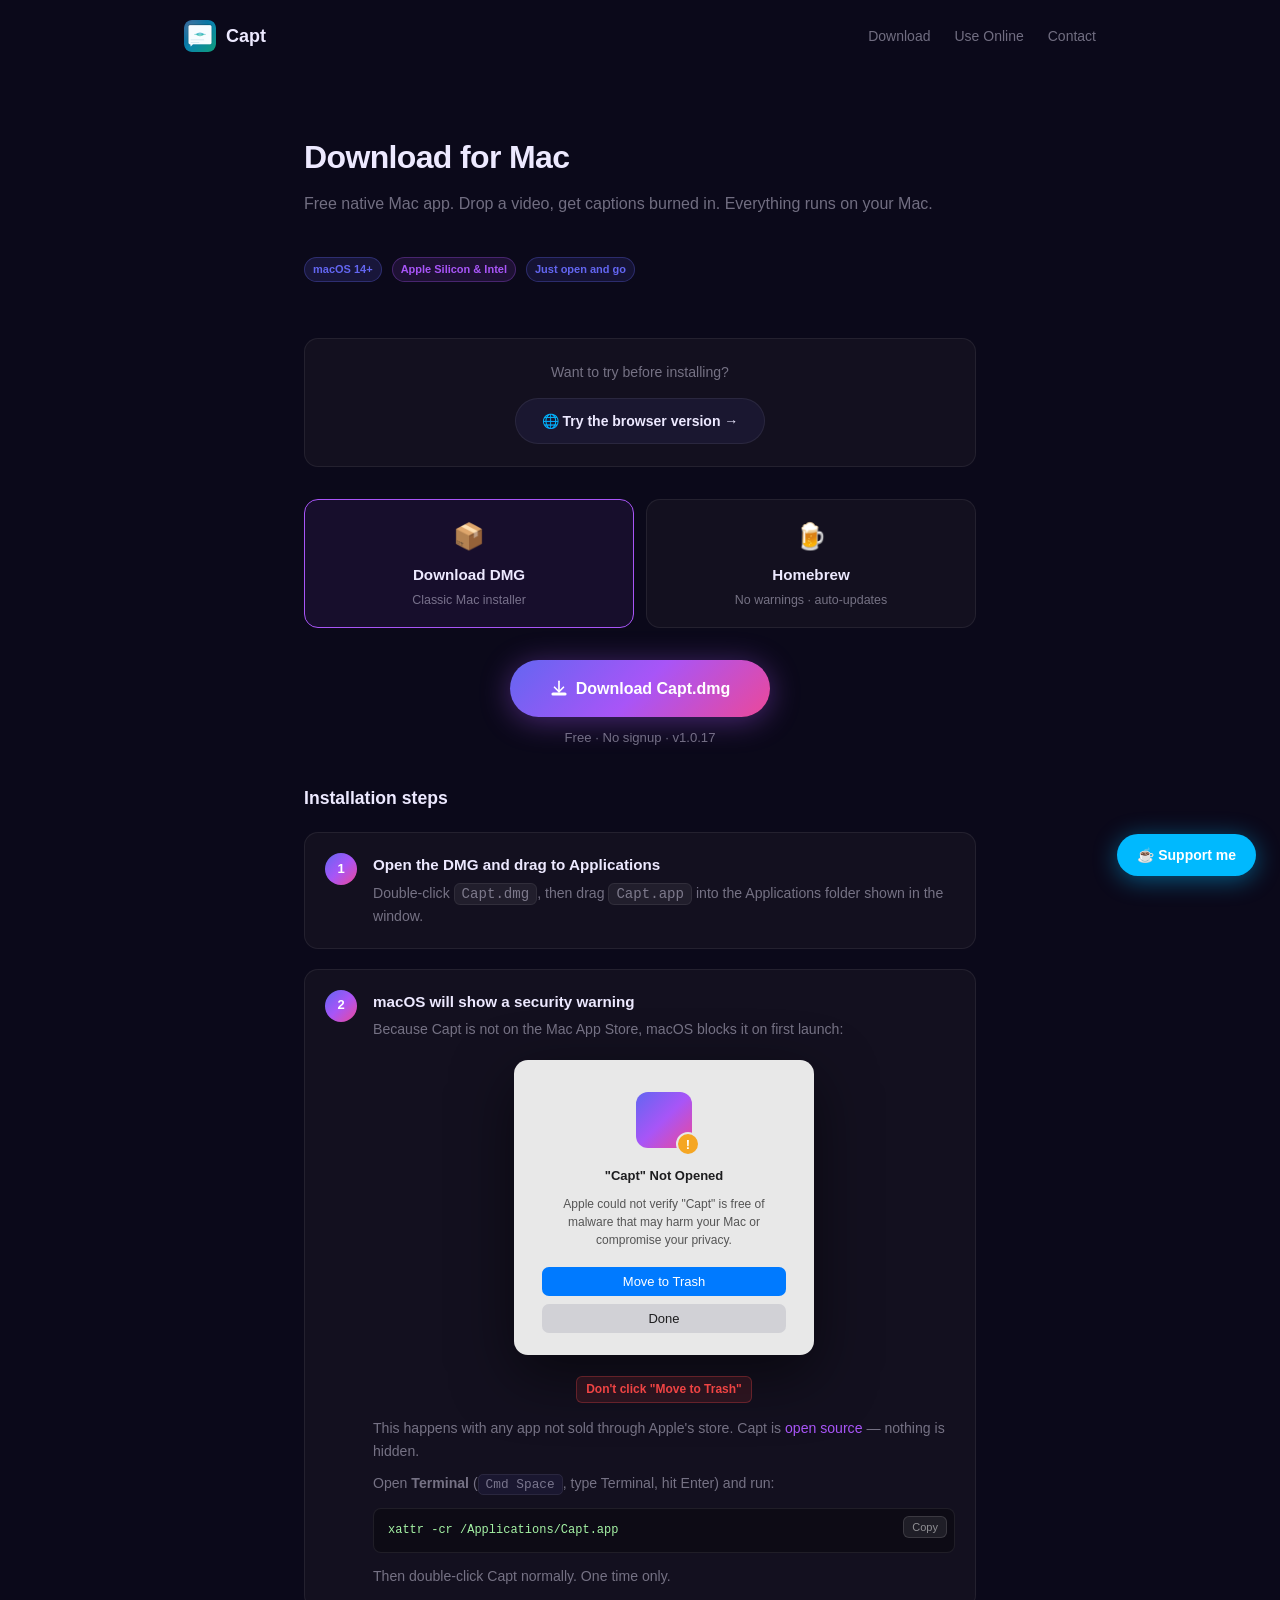
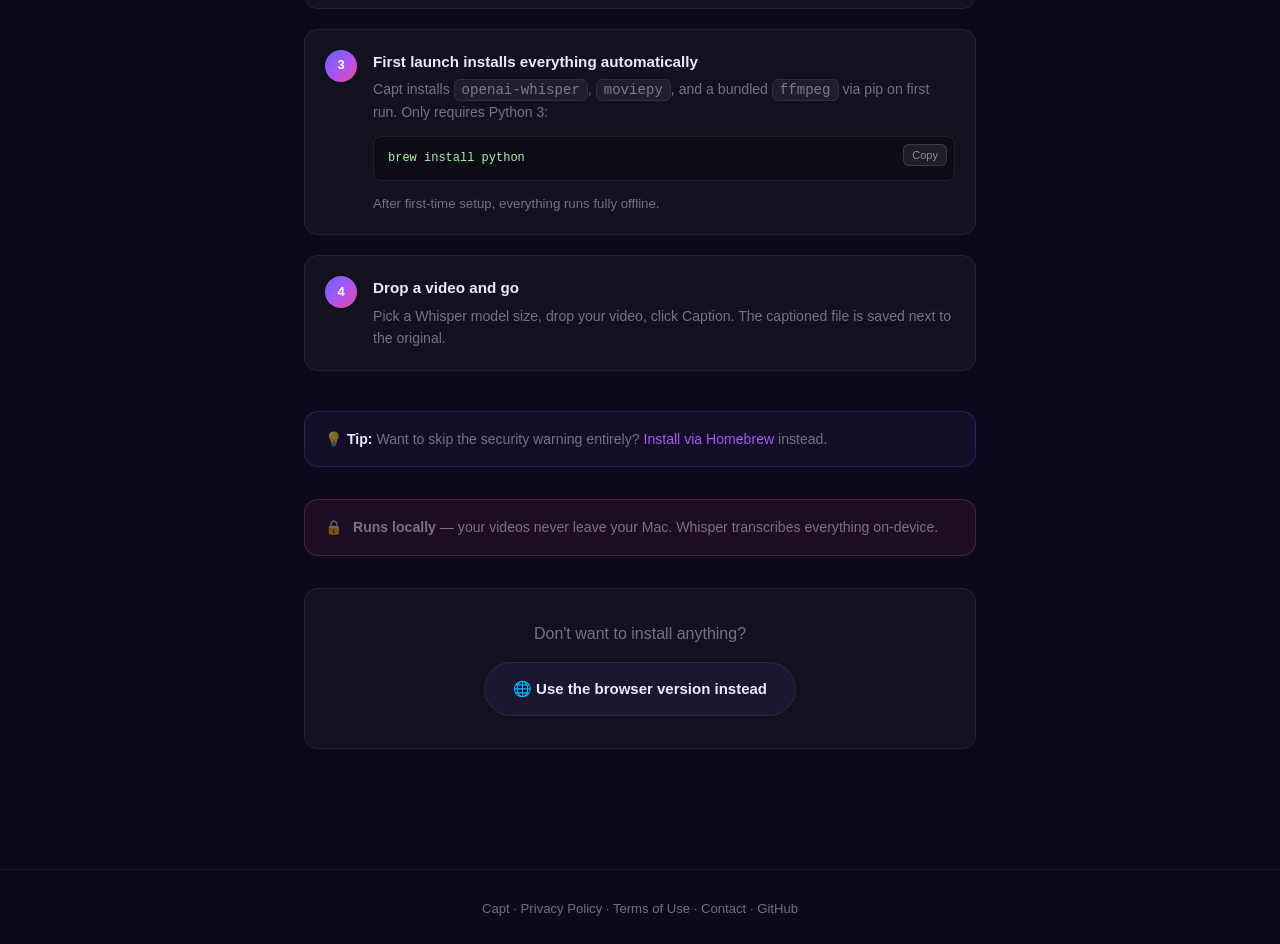
==== docs/download.html @ b603df8e "Release v1.0.17" ====
<!DOCTYPE html>
<html lang="en">
<head>
  <meta charset="UTF-8" />
  <meta name="viewport" content="width=device-width, initial-scale=1.0" />
  <title>Download Capt for Mac</title>
  <meta name="description" content="Download Capt - free Mac app to add subtitles to any video using Whisper AI." />
  <link rel="icon" type="image/png" href="icon.png" />
  <link rel="stylesheet" href="style.css" />
  <!-- Google tag (gtag.js) -->
  <script async src="https://www.googletagmanager.com/gtag/js?id=G-9WXXSWRCKX"></script>
  <script>
    window.dataLayer = window.dataLayer || [];
    function gtag(){dataLayer.push(arguments);}
    gtag('js', new Date());
    gtag('config', 'G-9WXXSWRCKX');
  </script>

  <!-- Google AdSense -->
  <script async src="https://pagead2.googlesyndication.com/pagead/js/adsbygoogle.js?client=ca-pub-3979207653094537" crossorigin="anonymous"></script>
  <style>
    .method-tabs { display:flex; gap:12px; margin-bottom:32px; }
    .method-tab {
      flex:1; padding:16px; border-radius:var(--radius);
      border:1.5px solid var(--border); background:var(--surface);
      cursor:pointer; text-align:center; transition:border-color .2s, background .2s;
    }
    .method-tab.active { border-color:var(--a2); background:rgba(168,85,247,0.08); }
    .method-tab .tab-icon { font-size:1.6rem; margin-bottom:6px; }
    .method-tab .tab-title { font-weight:700; font-size:.95rem; }
    .method-tab .tab-sub { font-size:.78rem; color:var(--muted); margin-top:3px; }
    .method-panel { display:none; }
    .method-panel.active { display:block; }
    .gatekeeper-mock {
      background:#e8e8e8; border-radius:14px; padding:28px 28px 22px;
      max-width:300px; margin:20px auto;
      box-shadow:0 20px 60px rgba(0,0,0,0.5); text-align:center;
      font-family:-apple-system,BlinkMacSystemFont,sans-serif;
    }
    .gk-icon-wrap {
      width:64px; height:64px; margin:0 auto 14px;
      position:relative; display:flex; align-items:center; justify-content:center;
    }
    .gk-app-icon { width:56px; height:56px; background:linear-gradient(135deg,#6366f1,#a855f7,#ec4899); border-radius:12px; }
    .gk-warn-badge {
      position:absolute; bottom:-4px; right:-4px;
      width:24px; height:24px; background:#f5a623;
      border-radius:50%; border:2px solid #e8e8e8;
      display:flex; align-items:center; justify-content:center;
      font-size:13px; font-weight:900; color:#fff; line-height:1;
    }
    .gk-title { font-size:13px; font-weight:700; color:#1d1d1f; margin-bottom:8px; }
    .gk-body { font-size:12px; color:#555; line-height:1.5; margin-bottom:18px; }
    .gk-btns { display:flex; flex-direction:column; gap:8px; }
    .gk-btn { padding:7px; border-radius:7px; font-size:13px; font-weight:500; border:none; cursor:default; }
    .gk-btn.primary { background:#007aff; color:#fff; }
    .gk-btn.secondary { background:#d1d1d6; color:#1d1d1f; }
    .gk-label {
      display:inline-block; background:rgba(239,68,68,0.12); color:#ef4444;
      border:1px solid rgba(239,68,68,0.3); border-radius:6px;
      font-size:.75rem; font-weight:600; padding:3px 9px; margin-bottom:14px;
    }
    kbd { background:var(--surface2); border:1px solid var(--border); border-radius:5px; padding:2px 7px; font-family:'SF Mono',Menlo,monospace; font-size:.8rem; }
    .step-body { min-width:0; overflow:hidden; }
    .terminal-wrap { position:relative; margin:12px 0; }
    .terminal-block {
      background:rgba(0,0,0,0.3); border:1px solid rgba(255,255,255,0.08);
      border-radius:8px; padding:12px 14px; padding-right:44px;
      font-family:'SF Mono',Menlo,monospace; font-size:12px;
      color:#a5f3a5; white-space:pre-wrap; word-break:break-all; margin:0;
    }
    .copy-btn {
      position:absolute; top:8px; right:8px;
      background:rgba(255,255,255,0.08); border:1px solid rgba(255,255,255,0.12);
      border-radius:6px; padding:4px 8px; cursor:pointer;
      font-size:11px; color:rgba(255,255,255,0.5); transition:background .15s, color .15s;
    }
    .copy-btn:hover { background:rgba(255,255,255,0.15); color:#fff; }
    .copy-btn.copied { color:#a5f3a5; border-color:rgba(165,243,165,0.3); }
  </style>
</head>
<body>

<div class="adsense-top">
  <ins class="adsbygoogle" style="display:block"
       data-ad-client="ca-pub-3979207653094537"
       data-ad-slot="4333611181"
       data-ad-format="horizontal"
       data-full-width-responsive="false"></ins>
  <script>(adsbygoogle = window.adsbygoogle || []).push({});</script>
</div>

<nav class="nav">
  <a href="index.html" class="nav-logo">
    <img src="icon.png" alt="Capt" />
    Capt
  </a>
  <div class="nav-links">
    <a href="download.html">Download</a>
    <a href="online.html">Use Online</a>
    <a href="contact.html">Contact</a>
  </div>
</nav>

<div class="page">

  <h1>Download for Mac</h1>
  <p>Free native Mac app. Drop a video, get captions burned in. Everything runs on your Mac.</p>

  <div style="display:flex;gap:10px;flex-wrap:wrap;margin-bottom:36px;">
    <span class="badge">macOS 14+</span>
    <span class="badge" style="background:rgba(168,85,247,0.12);color:var(--a2);border-color:rgba(168,85,247,0.3);">Apple Silicon &amp; Intel</span>
    <span class="badge" style="background:rgba(99,102,241,0.12);color:var(--a1);border-color:rgba(99,102,241,0.3);">Just open and go</span>
  </div>

  <div style="text-align:center;padding:22px;background:var(--surface);border:1px solid var(--border);border-radius:var(--radius);margin-bottom:32px;">
    <p style="color:var(--muted);font-size:.88rem;margin-bottom:14px;">Want to try before installing?</p>
    <a href="online.html" class="btn btn-secondary" style="font-size:14px;padding:11px 26px;">🌐 Try the browser version →</a>
  </div>

  <div class="method-tabs">
    <div class="method-tab active" onclick="switchTab('dmg')">
      <div class="tab-icon">📦</div>
      <div class="tab-title">Download DMG</div>
      <div class="tab-sub">Classic Mac installer</div>
    </div>
    <div class="method-tab" onclick="switchTab('brew')">
      <div class="tab-icon">🍺</div>
      <div class="tab-title">Homebrew</div>
      <div class="tab-sub">No warnings · auto-updates</div>
    </div>
  </div>

  <!-- DMG Panel -->
  <div class="method-panel active" id="panel-dmg">
    <div style="text-align:center;margin-bottom:36px;">
      <a href="https://github.com/yooyplay/capt/releases/latest/download/Capt.dmg"
         class="btn btn-primary" style="font-size:16px;padding:16px 40px;">
        <svg width="18" height="18" viewBox="0 0 24 24" fill="none" stroke="currentColor" stroke-width="2.2" stroke-linecap="round" stroke-linejoin="round"><path d="M12 17V3"/><path d="m6 11 6 6 6-6"/><rect x="3" y="19" width="18" height="2" rx="1"/></svg>
        Download Capt.dmg
      </a>
      <p style="margin-top:10px;color:var(--muted);font-size:.82rem;">Free · No signup · v1.0.17</p>
    </div>

    <h2 style="font-size:1.1rem;font-weight:700;margin-bottom:20px;">Installation steps</h2>
    <div class="steps">

      <div class="step">
        <div class="step-num">1</div>
        <div class="step-body">
          <h4>Open the DMG and drag to Applications</h4>
          <p>Double-click <code>Capt.dmg</code>, then drag <code>Capt.app</code> into the Applications folder shown in the window.</p>
        </div>
      </div>

      <div class="step">
        <div class="step-num">2</div>
        <div class="step-body">
          <h4>macOS will show a security warning</h4>
          <p>Because Capt is not on the Mac App Store, macOS blocks it on first launch:</p>
          <div class="gatekeeper-mock">
            <div class="gk-icon-wrap">
              <div class="gk-app-icon"></div>
              <div class="gk-warn-badge">!</div>
            </div>
            <div class="gk-title">"Capt" Not Opened</div>
            <div class="gk-body">Apple could not verify "Capt" is free of malware that may harm your Mac or compromise your privacy.</div>
            <div class="gk-btns">
              <button class="gk-btn primary">Move to Trash</button>
              <button class="gk-btn secondary">Done</button>
            </div>
          </div>
          <div style="text-align:center;"><span class="gk-label">Don't click "Move to Trash"</span></div>
          <p>This happens with any app not sold through Apple's store. Capt is <a href="https://github.com/yooyplay/capt" target="_blank">open source</a> — nothing is hidden.</p>
          <p style="margin-top:10px;">Open <strong>Terminal</strong> (<kbd>Cmd Space</kbd>, type Terminal, hit Enter) and run:</p>
          <div class="terminal-wrap"><pre class="terminal-block">xattr -cr /Applications/Capt.app</pre><button class="copy-btn" onclick="copyCode(this)">Copy</button></div>
          <p>Then double-click Capt normally. One time only.</p>
        </div>
      </div>

      <div class="step">
        <div class="step-num">3</div>
        <div class="step-body">
          <h4>First launch installs everything automatically</h4>
          <p>Capt installs <code>openai-whisper</code>, <code>moviepy</code>, and a bundled <code>ffmpeg</code> via pip on first run. Only requires Python 3:</p>
          <div class="terminal-wrap"><pre class="terminal-block">brew install python</pre><button class="copy-btn" onclick="copyCode(this)">Copy</button></div>
          <p style="font-size:.83rem;color:var(--muted);">After first-time setup, everything runs fully offline.</p>
        </div>
      </div>

      <div class="step">
        <div class="step-num">4</div>
        <div class="step-body">
          <h4>Drop a video and go</h4>
          <p>Pick a Whisper model size, drop your video, click Caption. The captioned file is saved next to the original.</p>
        </div>
      </div>

    </div>

    <div style="background:rgba(168,85,247,0.06);border:1px solid rgba(168,85,247,0.2);border-radius:var(--radius);padding:16px 20px;margin-top:8px;font-size:.88rem;color:var(--muted);">
      💡 <strong style="color:var(--text);">Tip:</strong> Want to skip the security warning entirely?
      <a href="#" onclick="switchTab('brew');return false;" style="color:var(--a2);">Install via Homebrew</a> instead.
    </div>
  </div>

  <!-- Homebrew Panel -->
  <div class="method-panel" id="panel-brew">
    <div style="background:var(--surface);border:1px solid var(--border);border-radius:var(--radius);padding:22px;margin-bottom:28px;">
      <h3 style="font-size:.95rem;font-weight:700;margin-bottom:8px;">🍺 What is Homebrew?</h3>
      <p style="font-size:.88rem;color:var(--muted);line-height:1.7;margin:0;">Homebrew is a free package manager for Mac. You run a command in Terminal and it handles the download, checksum check, and install. No popups, no Gatekeeper warnings, and updating later is one command.</p>
    </div>

    <h2 style="font-size:1.1rem;font-weight:700;margin-bottom:20px;">Install via Homebrew</h2>
    <div class="steps">

      <div class="step">
        <div class="step-num">1</div>
        <div class="step-body">
          <h4>Install Homebrew (skip if you already have it)</h4>
          <p>Open Terminal (<kbd>Cmd Space</kbd> → type Terminal) and run:</p>
          <div class="terminal-wrap"><pre class="terminal-block">/bin/bash -c "$(curl -fsSL https://raw.githubusercontent.com/Homebrew/install/HEAD/install.sh)"</pre><button class="copy-btn" onclick="copyCode(this)">Copy</button></div>
        </div>
      </div>

      <div class="step">
        <div class="step-num">2</div>
        <div class="step-body">
          <h4>Install Capt</h4>
          <div class="terminal-wrap"><pre class="terminal-block">brew tap yooyplay/tap
brew trust yooyplay/tap
brew reinstall --cask capt
xattr -cr /Applications/Capt.app
open /Applications/Capt.app</pre><button class="copy-btn" onclick="copyCode(this)">Copy</button></div>
          <p style="margin-top:10px;font-size:.83rem;color:var(--muted);">Homebrew downloads and installs it with no security warnings.</p>
        </div>
      </div>

      <div class="step">
        <div class="step-num">3</div>
        <div class="step-body">
          <h4>Update anytime with one command</h4>
          <div class="terminal-wrap"><pre class="terminal-block">brew upgrade --cask capt</pre><button class="copy-btn" onclick="copyCode(this)">Copy</button></div>
        </div>
      </div>

    </div>
  </div>

  <div class="warning" style="margin-top:32px;">
    <span>🔒</span>
    <div><strong>Runs locally</strong> — your videos never leave your Mac. Whisper transcribes everything on-device.</div>
  </div>

  <div style="text-align:center;padding:32px;background:var(--surface);border:1px solid var(--border);border-radius:var(--radius);margin-top:24px;">
    <p style="color:var(--muted);margin-bottom:16px;">Don't want to install anything?</p>
    <a href="online.html" class="btn btn-secondary">🌐 Use the browser version instead</a>
  </div>

</div>

<footer>
  <p>Capt · <a href="privacy.html">Privacy Policy</a> · <a href="terms.html">Terms of Use</a> · <a href="contact.html">Contact</a> · <a href="https://github.com/yooyplay/capt" target="_blank">GitHub</a></p>
</footer>

<a href="https://ko-fi.com/yooyplay" target="_blank" class="kofi-widget" style="position:fixed;bottom:24px;right:24px;z-index:9999;background:#00b9fe;color:#fff;padding:10px 20px;border-radius:50px;font-weight:600;font-size:14px;text-decoration:none;box-shadow:0 4px 24px rgba(0,185,254,0.45);">☕ Support me</a>

<script>
function copyCode(btn) {
  var text = btn.previousElementSibling.innerText;
  navigator.clipboard.writeText(text).then(function() {
    btn.textContent = 'Copied!';
    btn.classList.add('copied');
    setTimeout(function() { btn.textContent = 'Copy'; btn.classList.remove('copied'); }, 2000);
  });
}
function switchTab(tab) {
  document.querySelectorAll('.method-tab').forEach(function(t, i) {
    t.classList.toggle('active', (tab === 'dmg' && i === 0) || (tab === 'brew' && i === 1));
  });
  document.getElementById('panel-dmg').classList.toggle('active', tab === 'dmg');
  document.getElementById('panel-brew').classList.toggle('active', tab === 'brew');
  window.scrollTo({ top: 0, behavior: 'smooth' });
}
</script>

</body>
</html>
---- docs/style.css ----
/* ── Reset & Base ─────────────────────────────────────────────── */
*, *::before, *::after { box-sizing: border-box; margin: 0; padding: 0; }

:root {
  --bg:        #0b091a;
  --surface:   #13101f;
  --surface2:  #1a1730;
  --border:    rgba(255,255,255,0.07);
  --text:      #ede9ff;
  --muted:     rgba(237,233,255,0.45);
  --a1:        #6366f1;
  --a2:        #a855f7;
  --a3:        #ec4899;
  --grad:      linear-gradient(135deg, #6366f1, #a855f7, #ec4899);
  --radius:    14px;
}

html { scroll-behavior: smooth; }

body {
  background: var(--bg);
  color: var(--text);
  font-family: -apple-system, BlinkMacSystemFont, "Segoe UI", sans-serif;
  font-size: 16px;
  line-height: 1.6;
  min-height: 100vh;
}

a { color: var(--a2); text-decoration: none; }
a:hover { text-decoration: underline; }

/* ── AdSense Banner ───────────────────────────────────────────── */
.adsense-top {
  width: 100%;
  background: var(--surface);
  border-bottom: 1px solid var(--border);
  display: none !important; /* TODO: remove once AdSense approved */
  align-items: center;
  justify-content: center;
  min-height: 0;
  max-height: 60px;
  padding: 4px 16px;
  overflow: hidden;
}
.adsense-top ins { display: block; width: 728px; height: 90px; max-width: 100%; }
.adsense-top ins[data-ad-status="unfilled"] { display: none; }
.ad-placeholder {
  width: 100%;
  max-width: 728px;
  height: 90px;
  border: 1px dashed var(--border);
  border-radius: 8px;
  display: flex;
  align-items: center;
  justify-content: center;
  color: var(--muted);
  font-size: 12px;
  letter-spacing: .05em;
}

/* ── Coffee Widget ────────────────────────────────────────────── */
.coffee-widget {
  position: fixed;
  bottom: 24px;
  right: 24px;
  z-index: 999;
  display: flex;
  align-items: center;
  gap: 10px;
  background: var(--surface2);
  border: 1px solid var(--border);
  border-radius: 50px;
  padding: 10px 18px 10px 14px;
  box-shadow: 0 8px 40px rgba(0,0,0,0.5);
  font-size: 14px;
  text-decoration: none;
  color: var(--text);
  transition: transform .2s, box-shadow .2s;
  backdrop-filter: blur(12px);
}
.coffee-widget:hover {
  transform: translateY(-2px);
  box-shadow: 0 12px 50px rgba(168,85,247,0.25);
  text-decoration: none;
  color: var(--text);
}
.coffee-widget .emoji { font-size: 18px; }

/* ── Navbar ───────────────────────────────────────────────────── */
.nav {
  display: flex;
  align-items: center;
  justify-content: space-between;
  max-width: 960px;
  margin: 0 auto;
  padding: 20px 24px;
}
.nav-logo {
  display: flex;
  align-items: center;
  gap: 10px;
  font-weight: 700;
  font-size: 18px;
  color: var(--text);
  text-decoration: none;
}
.nav-logo img { width: 32px; height: 32px; border-radius: 8px; }
.nav-links { display: flex; gap: 24px; }
.nav-links a { color: var(--muted); font-size: 14px; transition: color .2s; }
.nav-links a:hover { color: var(--text); text-decoration: none; }

/* ── Hero ─────────────────────────────────────────────────────── */
.hero {
  max-width: 960px;
  margin: 0 auto;
  padding: 72px 24px 64px;
  text-align: center;
}
.hero-icon {
  width: 100px;
  height: 100px;
  border-radius: 24px;
  box-shadow: 0 16px 60px rgba(168,85,247,0.35);
  margin: 0 auto 28px;
  display: block;
}
.hero h1 {
  font-size: clamp(2rem, 5vw, 3.2rem);
  font-weight: 800;
  letter-spacing: -.02em;
  background: var(--grad);
  -webkit-background-clip: text;
  -webkit-text-fill-color: transparent;
  background-clip: text;
  margin-bottom: 16px;
}
.hero p {
  color: var(--muted);
  font-size: 1.1rem;
  max-width: 520px;
  margin: 0 auto 40px;
}

/* ── CTA Buttons ──────────────────────────────────────────────── */
.cta-row {
  display: flex;
  gap: 16px;
  justify-content: center;
  flex-wrap: wrap;
}
.btn {
  display: inline-flex;
  align-items: center;
  gap: 8px;
  padding: 14px 28px;
  border-radius: 50px;
  font-size: 15px;
  font-weight: 600;
  cursor: pointer;
  transition: transform .2s, box-shadow .2s, opacity .2s;
  text-decoration: none;
  border: none;
}
.btn:hover { transform: translateY(-2px); text-decoration: none; }
.btn-primary {
  background: var(--grad);
  color: #fff;
  box-shadow: 0 4px 30px rgba(168,85,247,0.4);
}
.btn-primary:hover { box-shadow: 0 8px 40px rgba(168,85,247,0.55); }
.btn-secondary {
  background: var(--surface2);
  color: var(--text);
  border: 1px solid var(--border);
}
.btn-secondary:hover { border-color: rgba(255,255,255,0.2); }
.btn:disabled { opacity: .5; cursor: not-allowed; transform: none !important; }

/* ── Cards ────────────────────────────────────────────────────── */
.cards {
  display: grid;
  grid-template-columns: repeat(auto-fit, minmax(280px, 1fr));
  gap: 20px;
  max-width: 960px;
  margin: 0 auto;
  padding: 0 24px 80px;
}
.card {
  background: var(--surface);
  border: 1px solid var(--border);
  border-radius: var(--radius);
  padding: 32px 28px;
  transition: border-color .2s, transform .2s;
}
.card:hover { border-color: rgba(255,255,255,0.14); transform: translateY(-2px); }
.card-icon {
  font-size: 2rem;
  margin-bottom: 14px;
}
.card h3 { font-size: 1.15rem; font-weight: 700; margin-bottom: 8px; }
.card p { color: var(--muted); font-size: .9rem; margin-bottom: 20px; }
.badge {
  display: inline-block;
  font-size: 11px;
  font-weight: 600;
  padding: 3px 8px;
  border-radius: 20px;
  background: rgba(99,102,241,0.15);
  color: var(--a1);
  border: 1px solid rgba(99,102,241,0.3);
  margin-bottom: 20px;
}

/* ── Feature Grid ─────────────────────────────────────────────── */
.features {
  max-width: 960px;
  margin: 0 auto 80px;
  padding: 0 24px;
}
.features h2 {
  text-align: center;
  font-size: 1.5rem;
  font-weight: 700;
  margin-bottom: 32px;
  color: var(--muted);
}
.features-grid {
  display: grid;
  grid-template-columns: repeat(auto-fit, minmax(200px, 1fr));
  gap: 12px;
}
.feat {
  background: var(--surface);
  border: 1px solid var(--border);
  border-radius: 10px;
  padding: 16px 18px;
  font-size: .88rem;
  display: flex;
  align-items: center;
  gap: 10px;
  color: var(--muted);
}
.feat span { font-size: 1.1rem; }

/* ── Page (download / online) ─────────────────────────────────── */
.page {
  max-width: 720px;
  margin: 0 auto;
  padding: 60px 24px 120px;
}
.page h1 {
  font-size: 2rem;
  font-weight: 800;
  letter-spacing: -.02em;
  margin-bottom: 8px;
}
.page > p { color: var(--muted); margin-bottom: 40px; }

/* Steps */
.steps { display: flex; flex-direction: column; gap: 20px; margin-bottom: 40px; }
.step {
  display: flex;
  gap: 16px;
  background: var(--surface);
  border: 1px solid var(--border);
  border-radius: var(--radius);
  padding: 20px;
}
.step-num {
  width: 32px; height: 32px;
  border-radius: 50%;
  background: var(--grad);
  display: flex; align-items: center; justify-content: center;
  font-size: 13px; font-weight: 700; color: #fff;
  flex-shrink: 0;
}
.step-body h4 { font-size: .95rem; font-weight: 700; margin-bottom: 4px; }
.step-body p, .step-body code { color: var(--muted); font-size: .88rem; }
code {
  background: rgba(255,255,255,0.06);
  border: 1px solid var(--border);
  border-radius: 6px;
  padding: 2px 7px;
  font-family: "SF Mono", Menlo, monospace;
  font-size: .83rem;
}

/* Warning box */
.warning {
  background: rgba(236,72,153,0.08);
  border: 1px solid rgba(236,72,153,0.25);
  border-radius: var(--radius);
  padding: 16px 20px;
  font-size: .88rem;
  color: var(--muted);
  margin-bottom: 32px;
  display: flex;
  gap: 10px;
}

/* ── Online tool ──────────────────────────────────────────────── */
.drop-zone {
  border: 2px dashed var(--border);
  border-radius: var(--radius);
  padding: 60px 24px;
  text-align: center;
  cursor: pointer;
  transition: border-color .2s, background .2s;
  margin-bottom: 28px;
  position: relative;
}
.drop-zone.dragover {
  border-color: var(--a2);
  background: rgba(168,85,247,0.05);
}
.drop-zone input[type=file] {
  position: absolute; inset: 0; opacity: 0; cursor: pointer; width: 100%; height: 100%;
}
.drop-zone-icon { font-size: 3rem; margin-bottom: 12px; }
.drop-zone h3 { font-size: 1.1rem; font-weight: 600; margin-bottom: 6px; }
.drop-zone p { color: var(--muted); font-size: .9rem; }

.ratio-picker {
  display: flex;
  gap: 10px;
  margin-bottom: 28px;
  flex-wrap: wrap;
}
.ratio-btn {
  flex: 1;
  min-width: 90px;
  background: var(--surface);
  border: 1.5px solid var(--border);
  border-radius: 10px;
  padding: 12px 8px;
  text-align: center;
  cursor: pointer;
  color: var(--text);
  transition: border-color .15s, background .15s;
  font-size: 13px;
}
.ratio-btn .r-label { font-weight: 700; font-size: 14px; display: block; }
.ratio-btn .r-sub   { color: var(--muted); font-size: 11px; margin-top: 2px; display: block; }
.ratio-btn.active {
  border-color: var(--a2);
  background: rgba(168,85,247,0.1);
  color: var(--a2);
}

.progress-wrap {
  background: var(--surface);
  border: 1px solid var(--border);
  border-radius: var(--radius);
  padding: 24px;
  margin-bottom: 20px;
  display: none;
}
.progress-wrap.visible { display: block; }
.progress-label { font-size: .88rem; color: var(--muted); margin-bottom: 10px; }
.progress-bar-bg {
  background: var(--surface2);
  border-radius: 99px;
  height: 6px;
  overflow: hidden;
}
.progress-bar {
  height: 100%;
  border-radius: 99px;
  background: var(--grad);
  width: 0%;
  transition: width .3s;
}

.private-note {
  display: flex;
  align-items: center;
  gap: 8px;
  font-size: .82rem;
  color: var(--muted);
  margin-top: 20px;
}

/* ── Footer ───────────────────────────────────────────────────── */
footer {
  border-top: 1px solid var(--border);
  text-align: center;
  padding: 28px;
  color: var(--muted);
  font-size: .82rem;
}
footer a { color: var(--muted); }
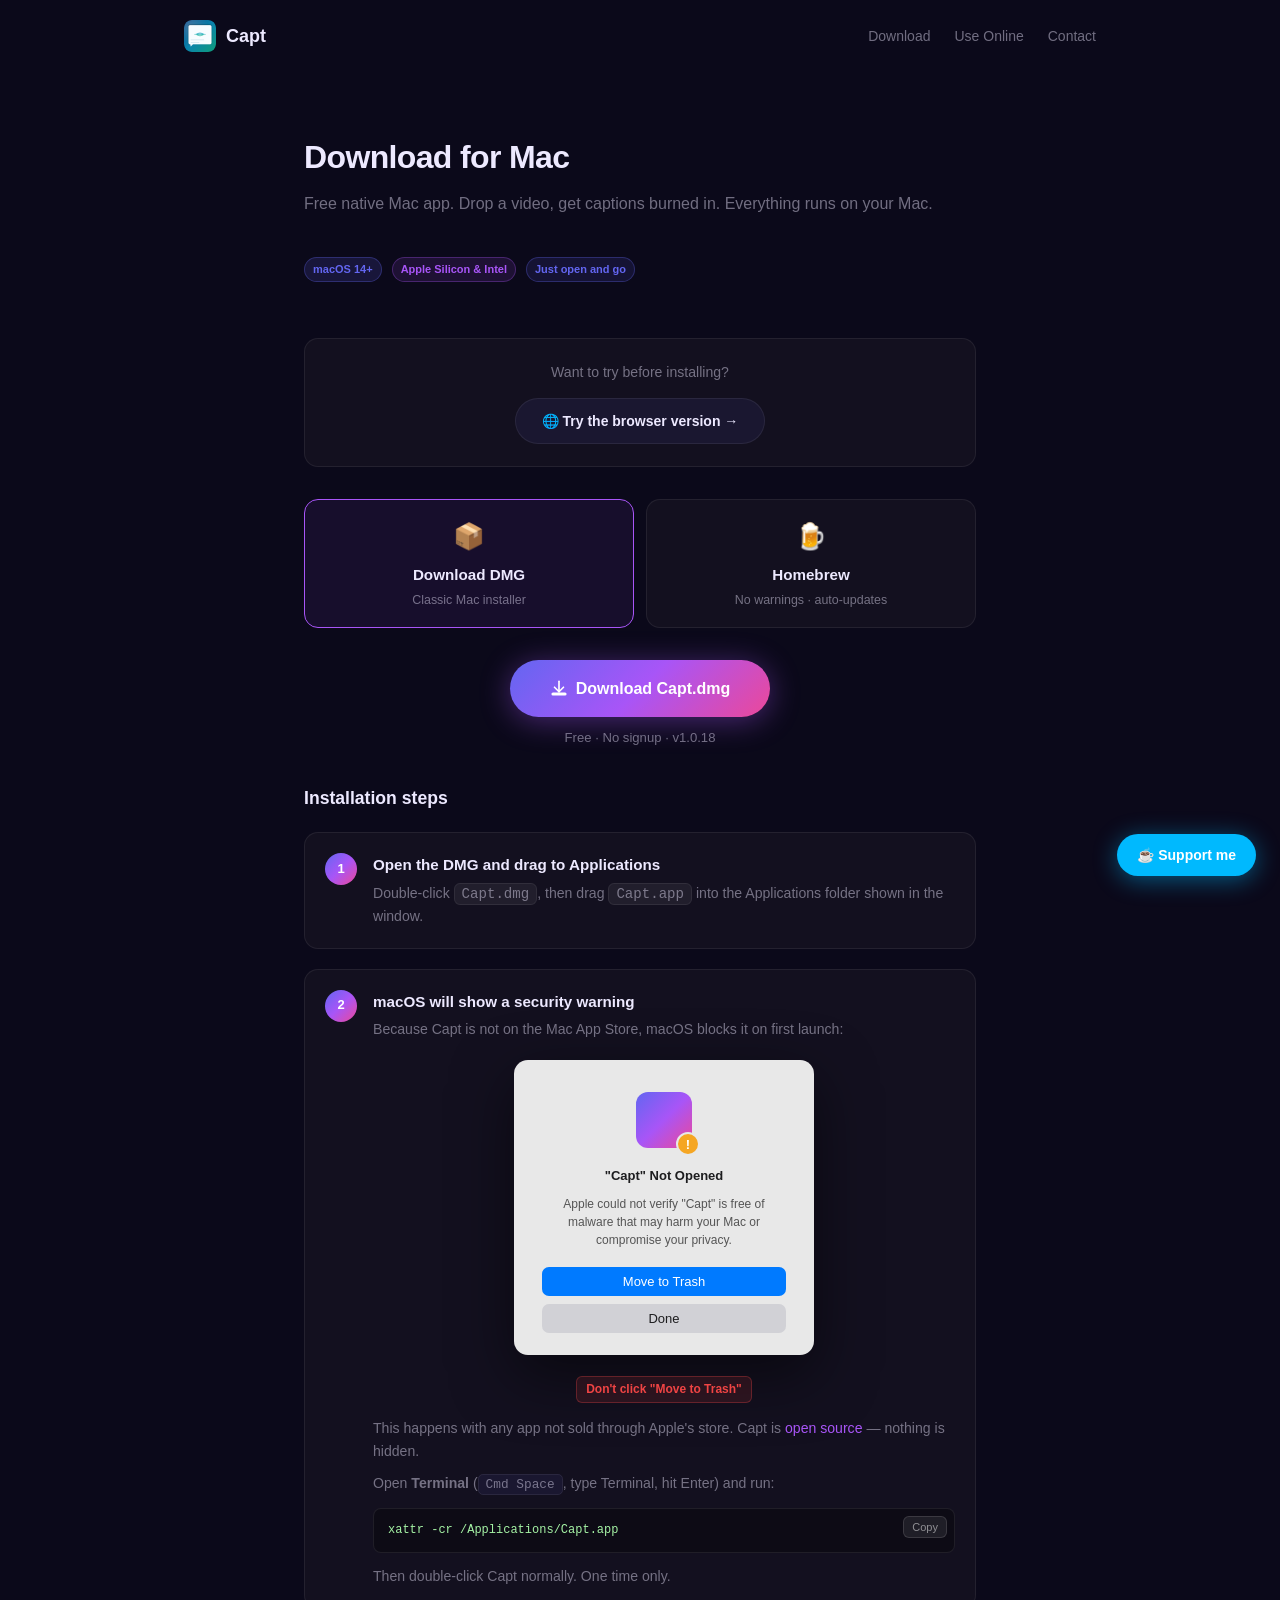
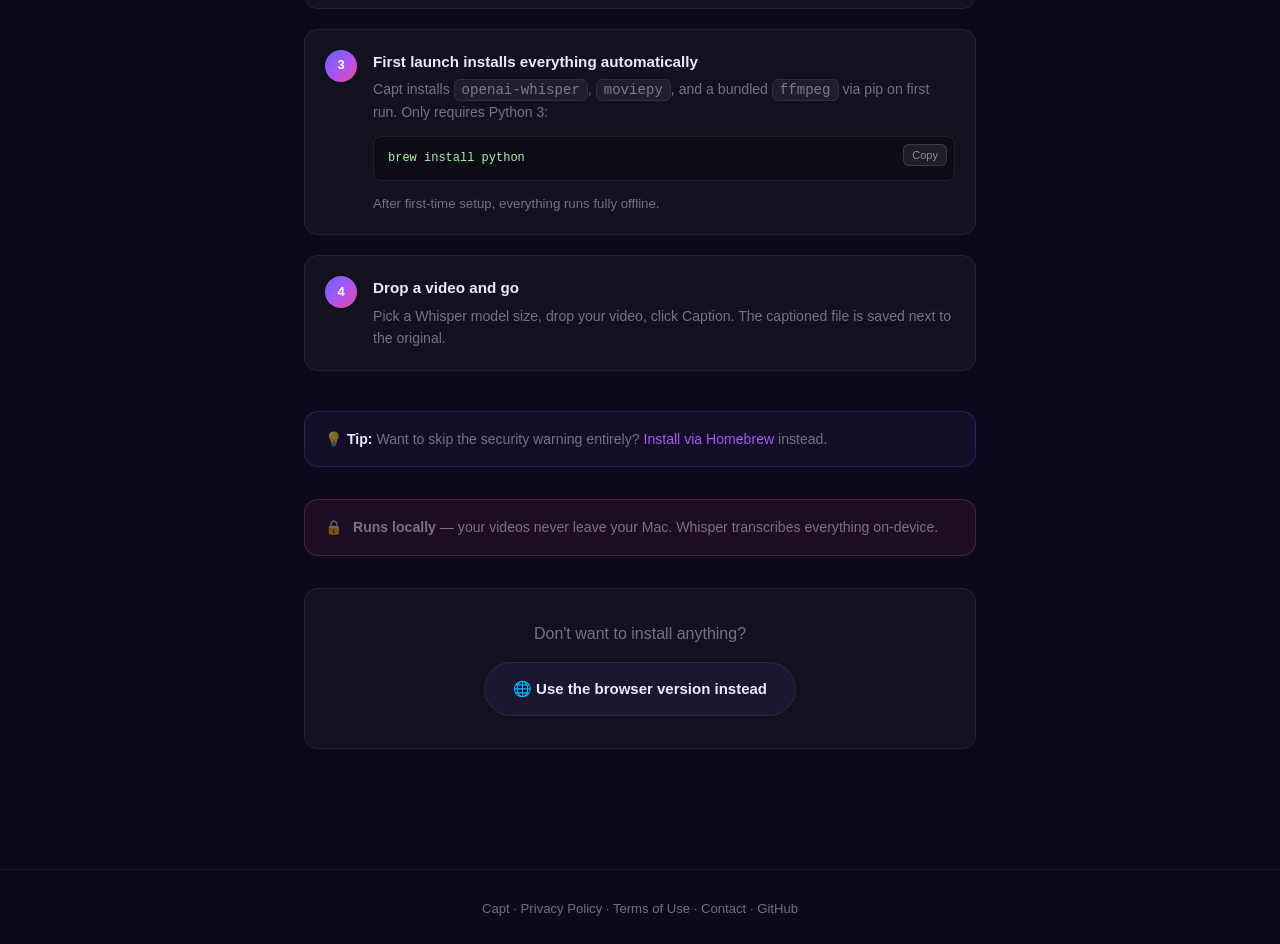
==== commit 0c64b184: "Release v1.0.18" ====
--- a/docs/download.html
+++ b/docs/download.html
@@ -139,7 +139,7 @@
         <svg width="18" height="18" viewBox="0 0 24 24" fill="none" stroke="currentColor" stroke-width="2.2" stroke-linecap="round" stroke-linejoin="round"><path d="M12 17V3"/><path d="m6 11 6 6 6-6"/><rect x="3" y="19" width="18" height="2" rx="1"/></svg>
         Download Capt.dmg
       </a>
-      <p style="margin-top:10px;color:var(--muted);font-size:.82rem;">Free · No signup · v1.0.17</p>
+      <p style="margin-top:10px;color:var(--muted);font-size:.82rem;">Free · No signup · v1.0.18</p>
     </div>
 
     <h2 style="font-size:1.1rem;font-weight:700;margin-bottom:20px;">Installation steps</h2>
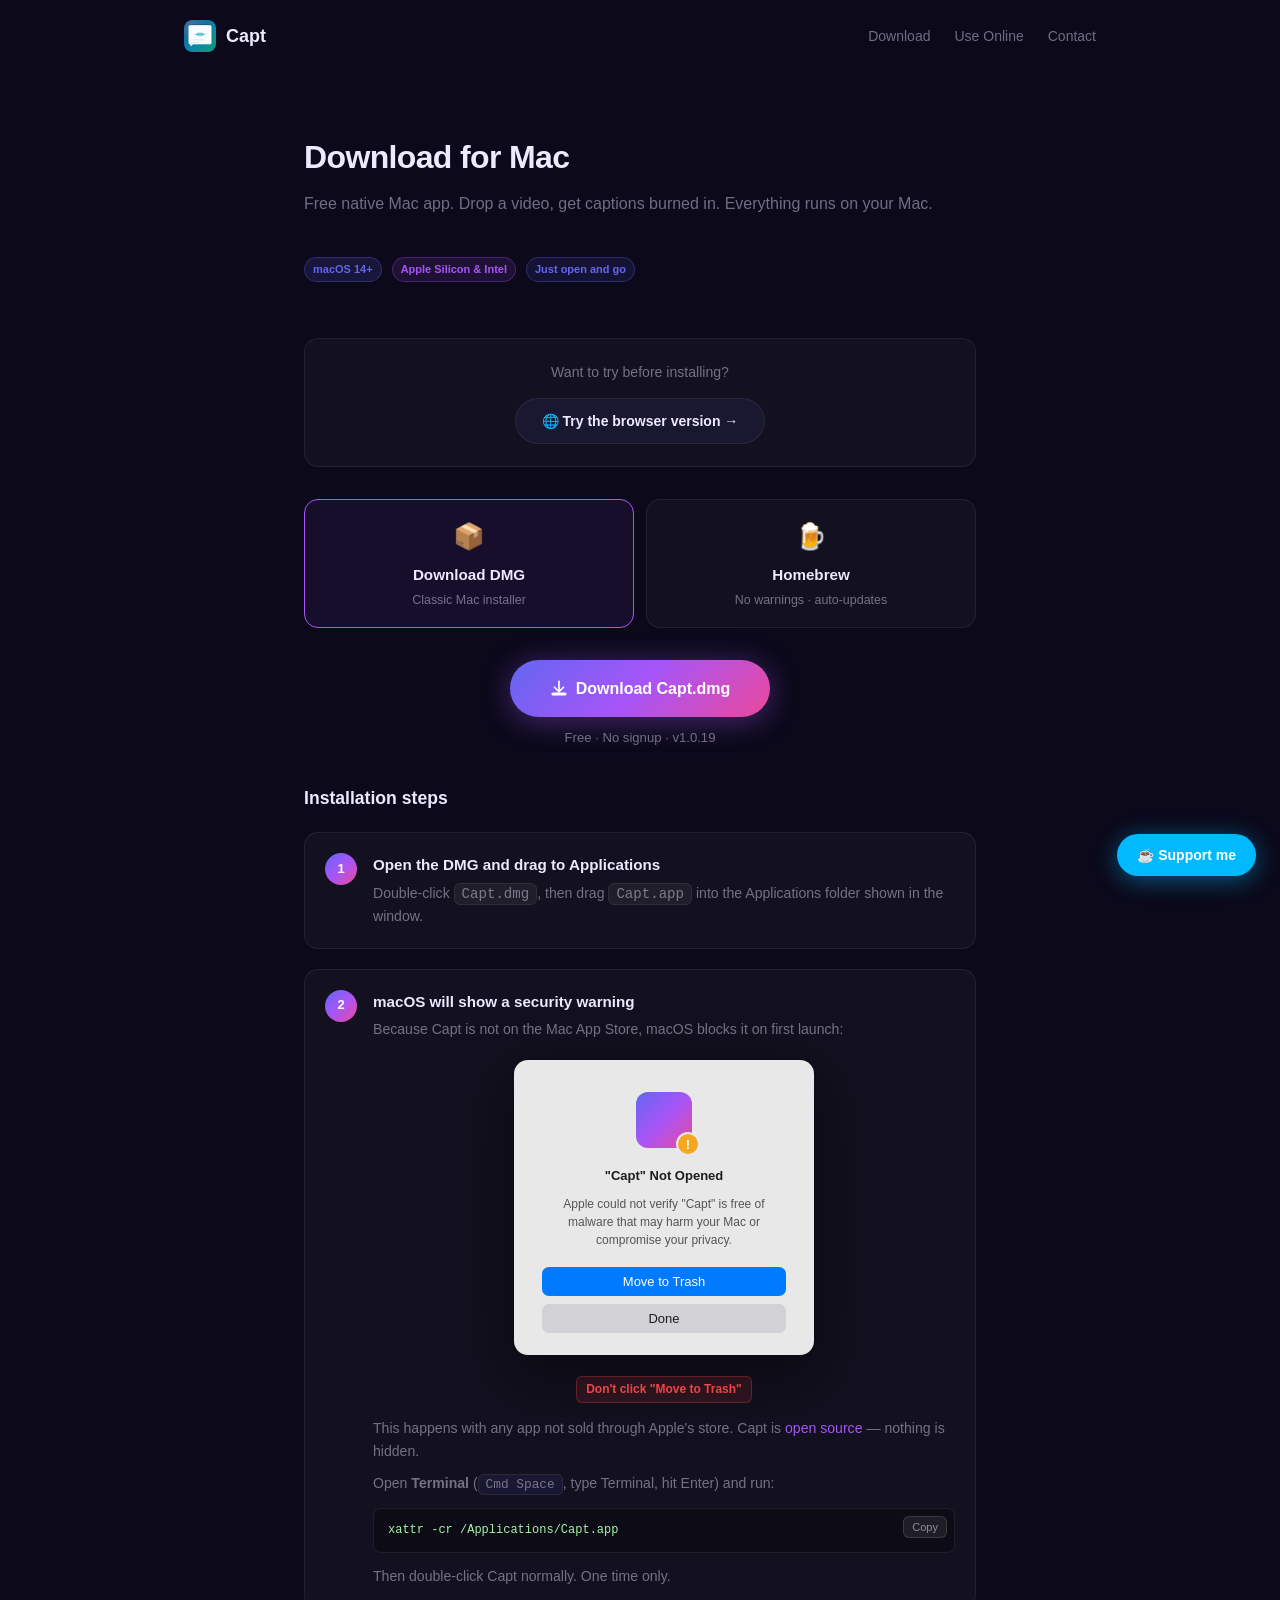
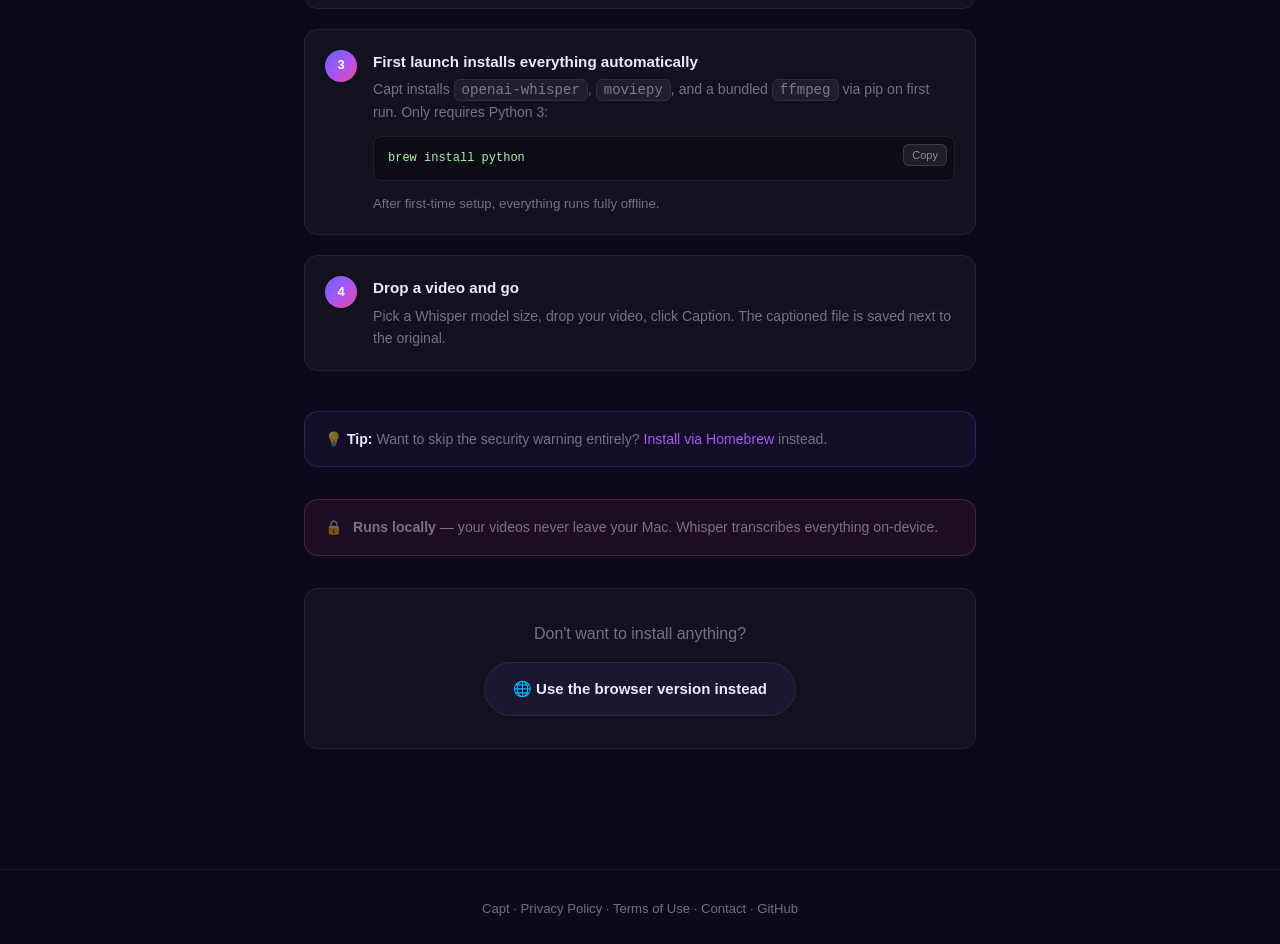
==== commit 00727c0e: "Release v1.0.19" ====
--- a/docs/download.html
+++ b/docs/download.html
@@ -139,7 +139,7 @@
         <svg width="18" height="18" viewBox="0 0 24 24" fill="none" stroke="currentColor" stroke-width="2.2" stroke-linecap="round" stroke-linejoin="round"><path d="M12 17V3"/><path d="m6 11 6 6 6-6"/><rect x="3" y="19" width="18" height="2" rx="1"/></svg>
         Download Capt.dmg
       </a>
-      <p style="margin-top:10px;color:var(--muted);font-size:.82rem;">Free · No signup · v1.0.18</p>
+      <p style="margin-top:10px;color:var(--muted);font-size:.82rem;">Free · No signup · v1.0.19</p>
     </div>
 
     <h2 style="font-size:1.1rem;font-weight:700;margin-bottom:20px;">Installation steps</h2>
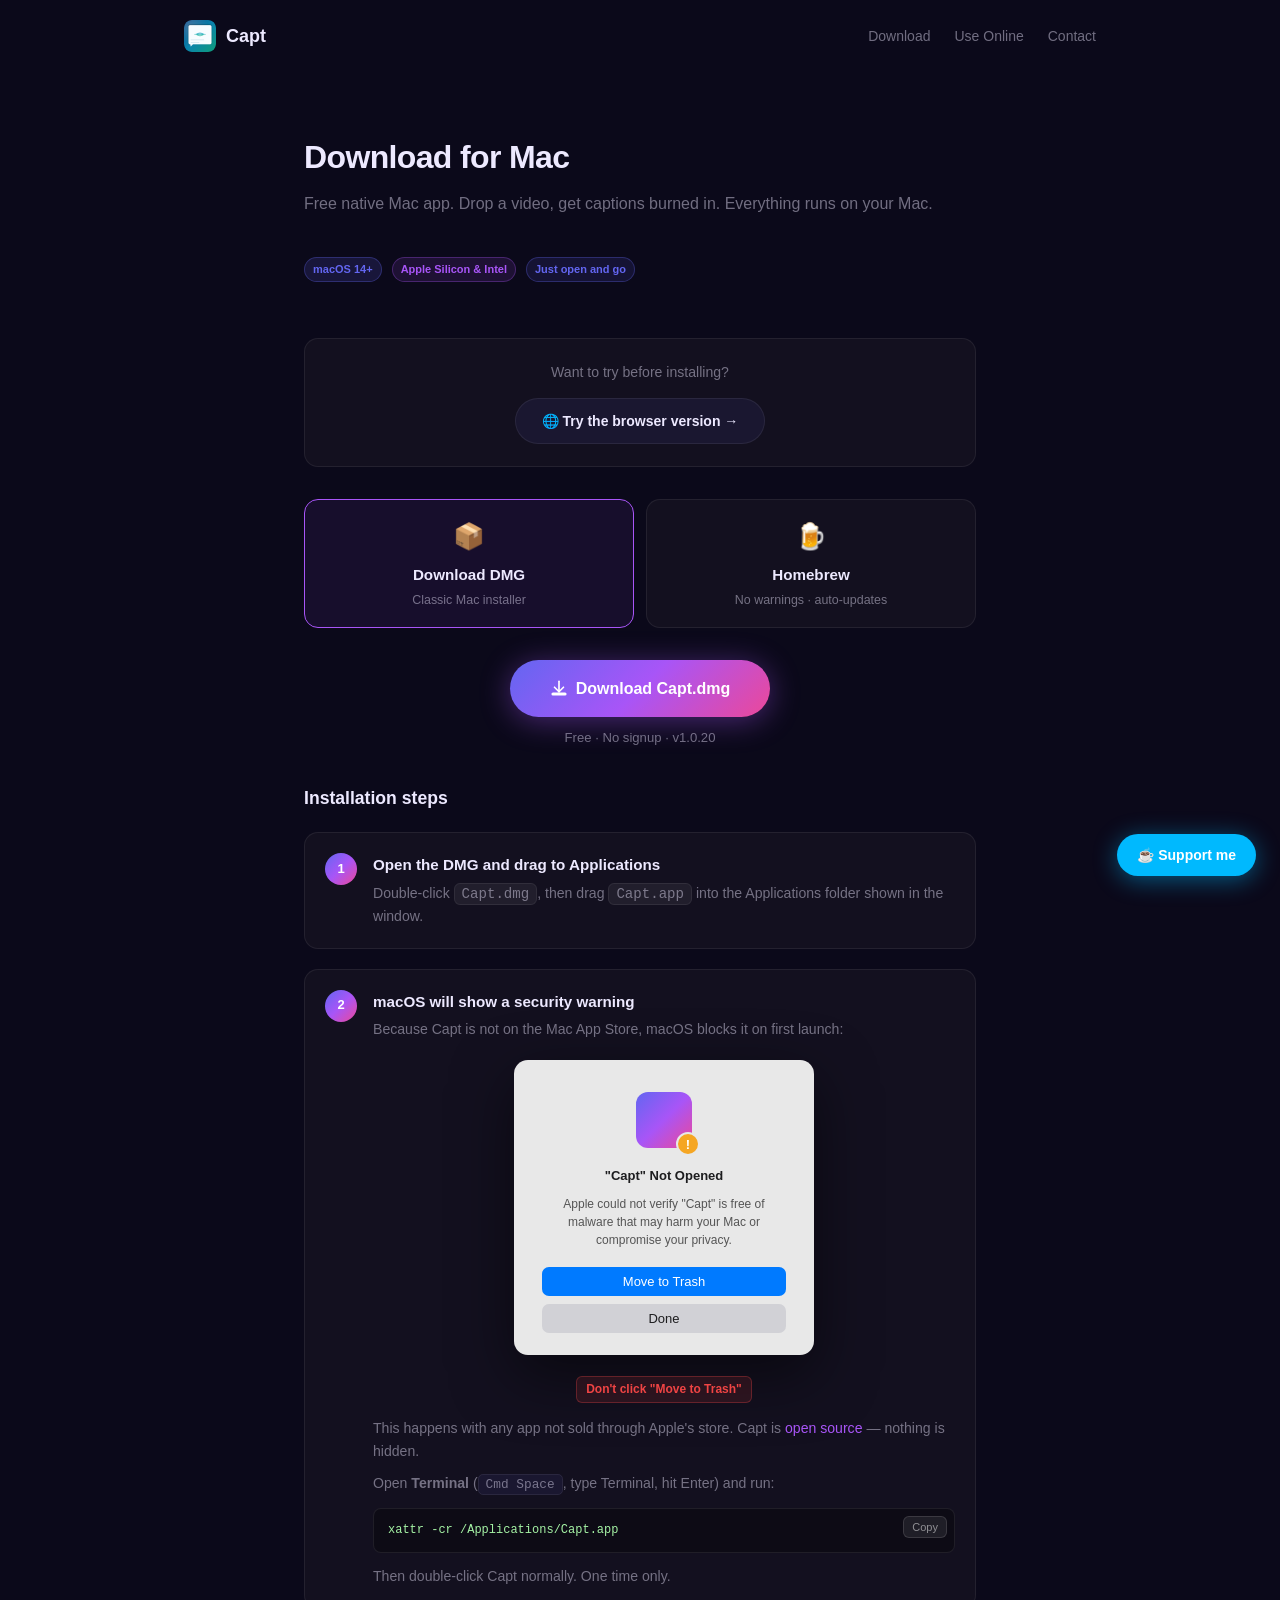
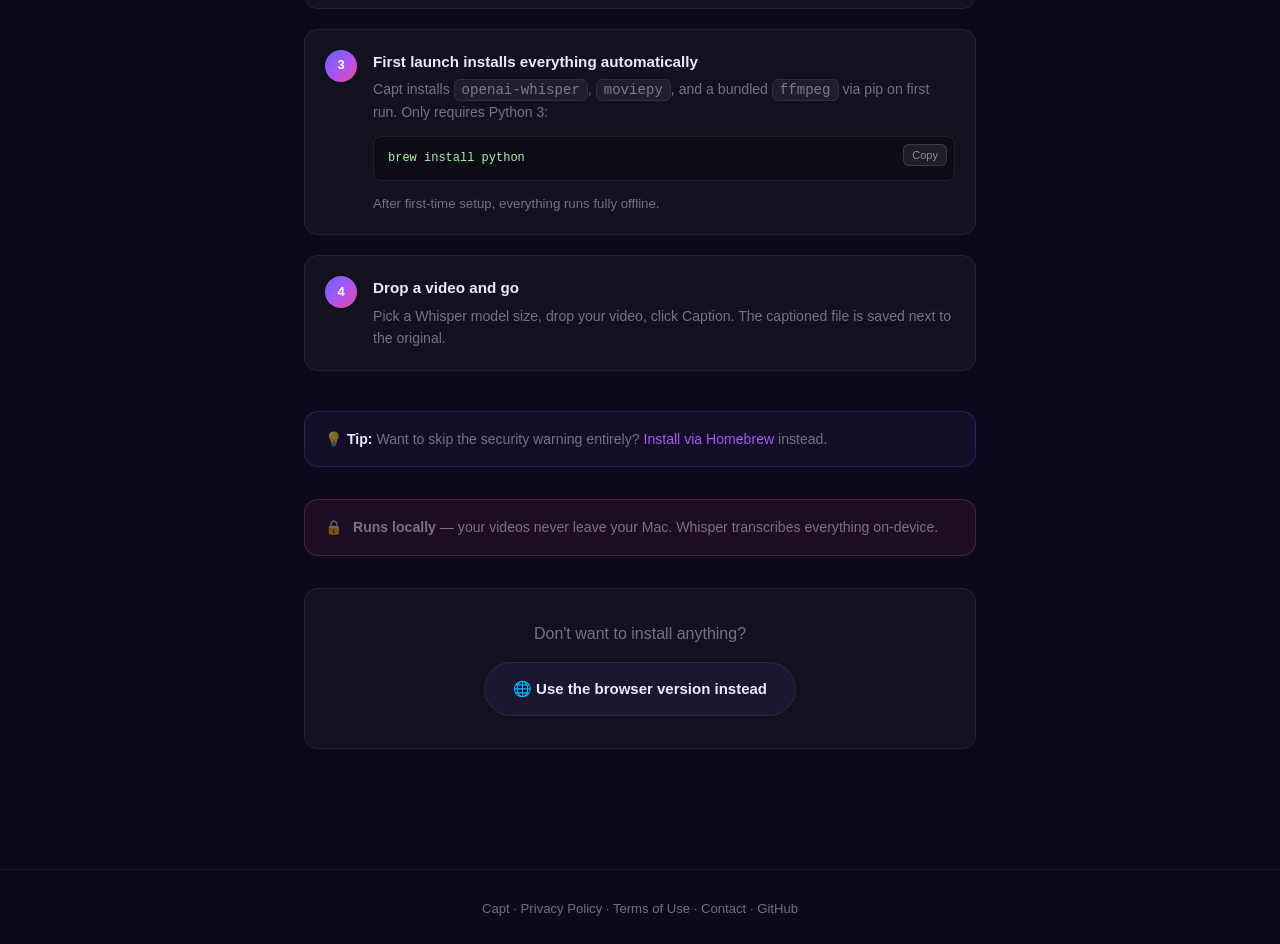
==== commit 9c467504: "Release v1.0.20" ====
--- a/docs/download.html
+++ b/docs/download.html
@@ -139,7 +139,7 @@
         <svg width="18" height="18" viewBox="0 0 24 24" fill="none" stroke="currentColor" stroke-width="2.2" stroke-linecap="round" stroke-linejoin="round"><path d="M12 17V3"/><path d="m6 11 6 6 6-6"/><rect x="3" y="19" width="18" height="2" rx="1"/></svg>
         Download Capt.dmg
       </a>
-      <p style="margin-top:10px;color:var(--muted);font-size:.82rem;">Free · No signup · v1.0.19</p>
+      <p style="margin-top:10px;color:var(--muted);font-size:.82rem;">Free · No signup · v1.0.20</p>
     </div>
 
     <h2 style="font-size:1.1rem;font-weight:700;margin-bottom:20px;">Installation steps</h2>
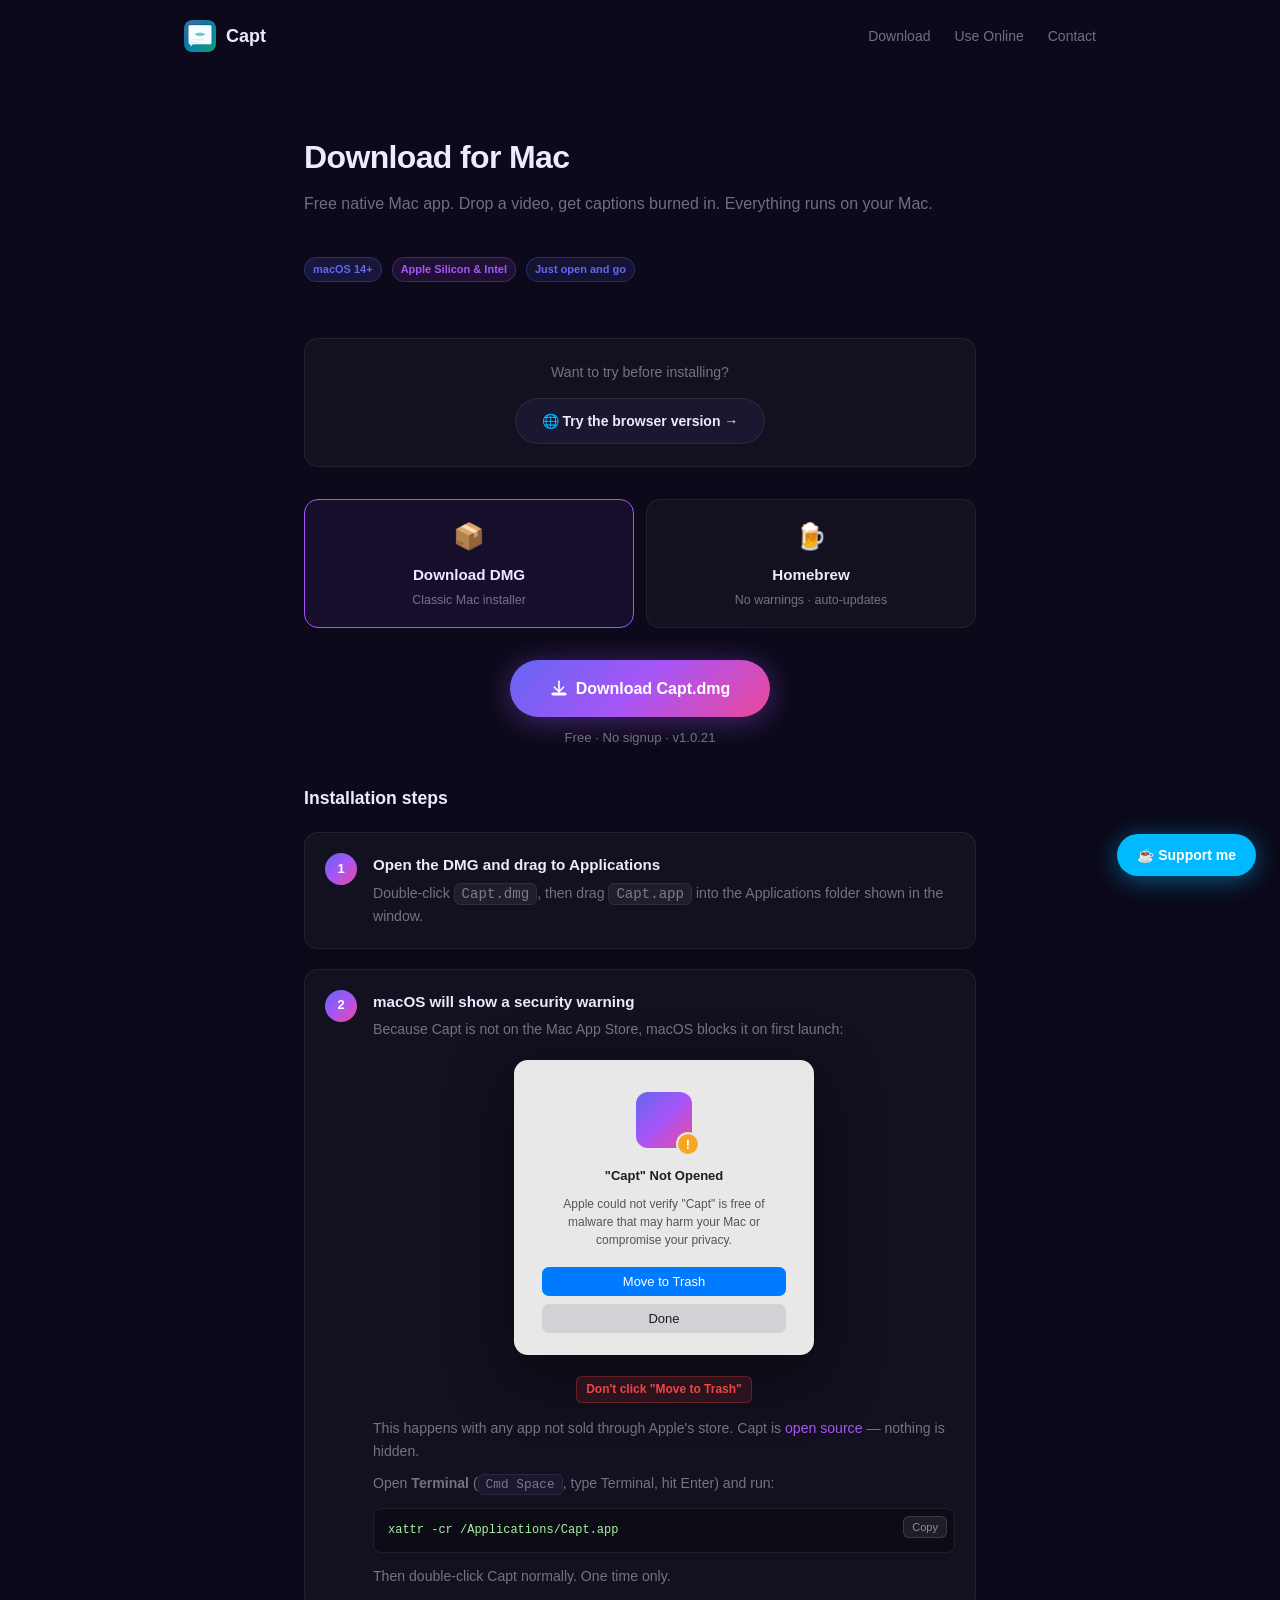
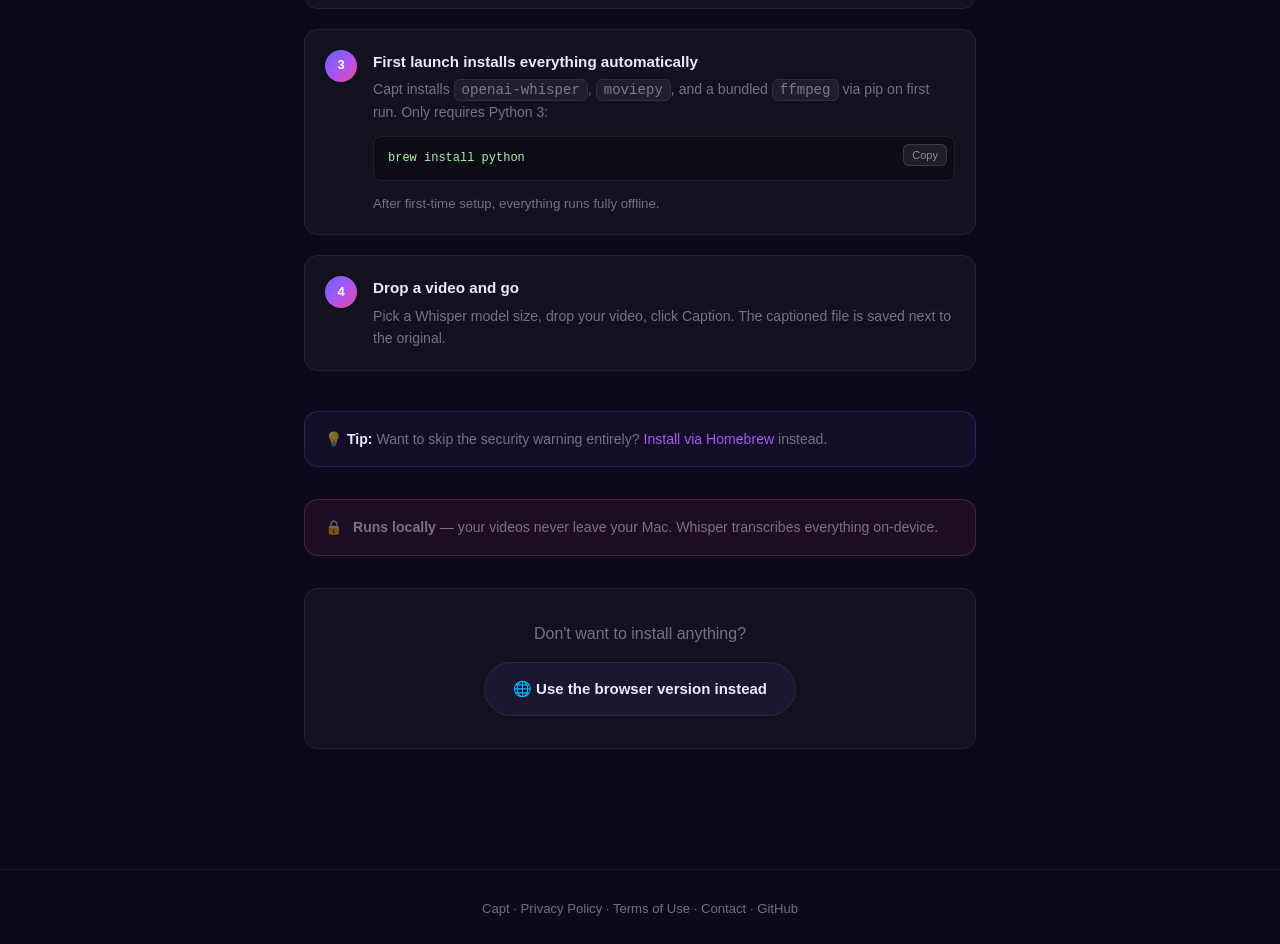
==== commit 0a02c993: "Release v1.0.21" ====
--- a/docs/download.html
+++ b/docs/download.html
@@ -139,7 +139,7 @@
         <svg width="18" height="18" viewBox="0 0 24 24" fill="none" stroke="currentColor" stroke-width="2.2" stroke-linecap="round" stroke-linejoin="round"><path d="M12 17V3"/><path d="m6 11 6 6 6-6"/><rect x="3" y="19" width="18" height="2" rx="1"/></svg>
         Download Capt.dmg
       </a>
-      <p style="margin-top:10px;color:var(--muted);font-size:.82rem;">Free · No signup · v1.0.20</p>
+      <p style="margin-top:10px;color:var(--muted);font-size:.82rem;">Free · No signup · v1.0.21</p>
     </div>
 
     <h2 style="font-size:1.1rem;font-weight:700;margin-bottom:20px;">Installation steps</h2>
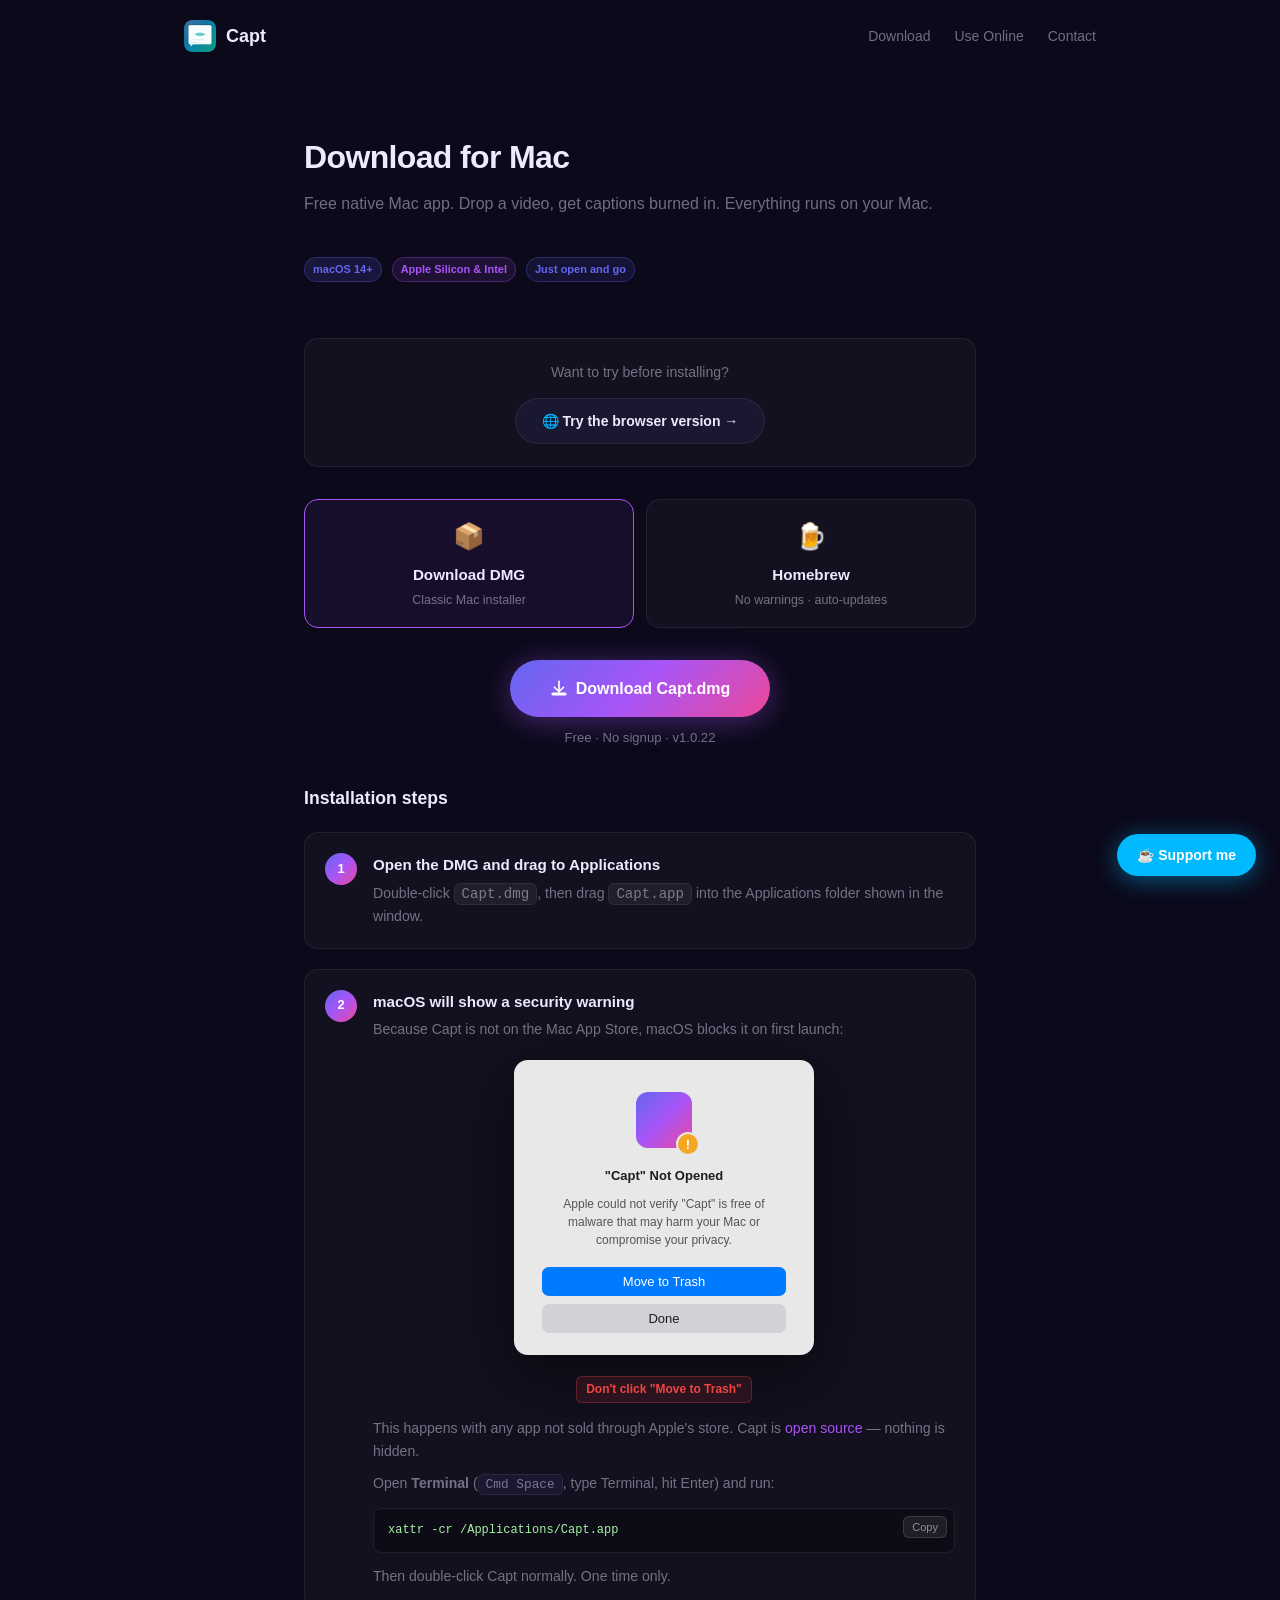
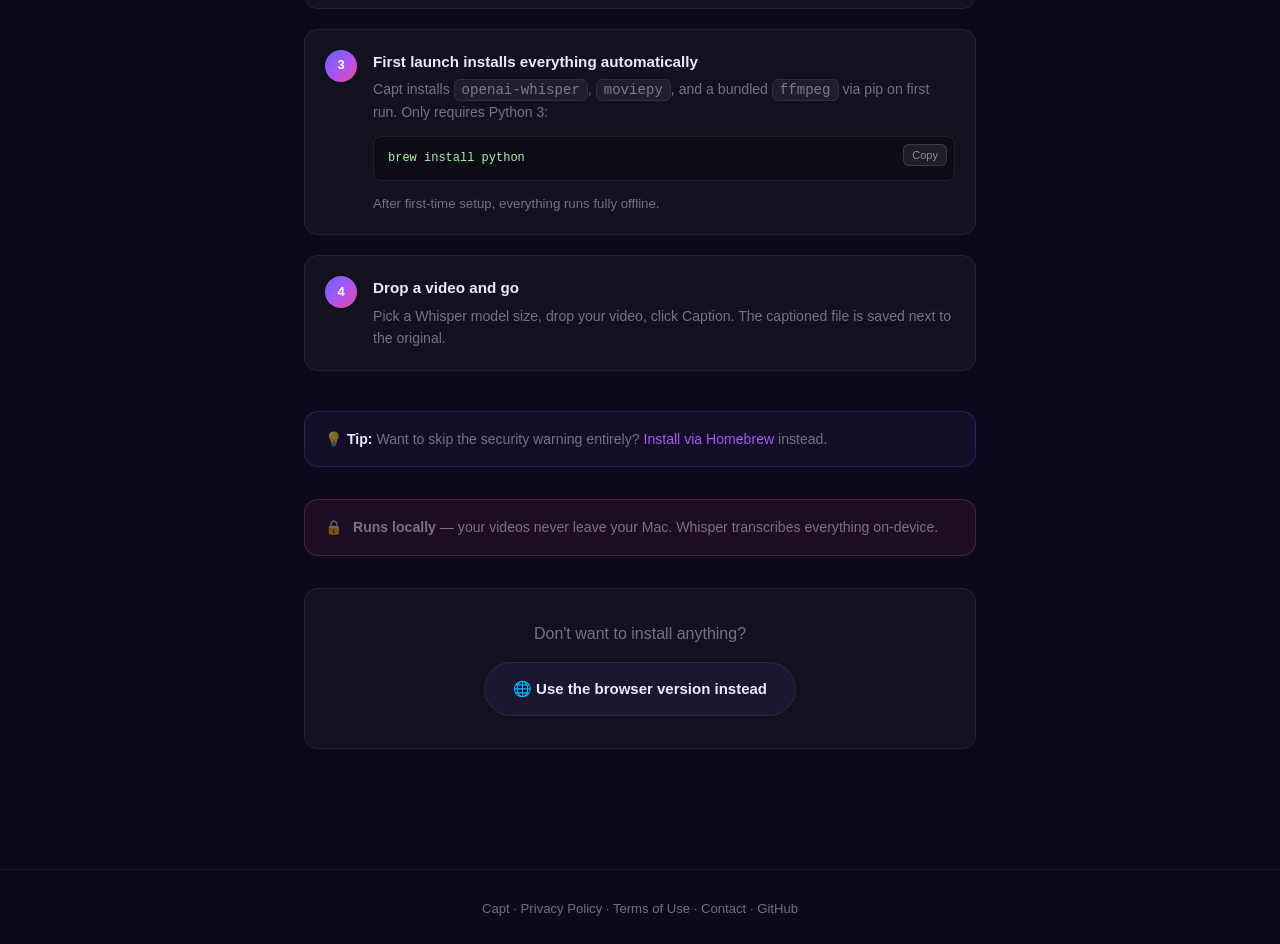
==== commit 992f6181: "Release v1.0.22" ====
--- a/docs/download.html
+++ b/docs/download.html
@@ -139,7 +139,7 @@
         <svg width="18" height="18" viewBox="0 0 24 24" fill="none" stroke="currentColor" stroke-width="2.2" stroke-linecap="round" stroke-linejoin="round"><path d="M12 17V3"/><path d="m6 11 6 6 6-6"/><rect x="3" y="19" width="18" height="2" rx="1"/></svg>
         Download Capt.dmg
       </a>
-      <p style="margin-top:10px;color:var(--muted);font-size:.82rem;">Free · No signup · v1.0.21</p>
+      <p style="margin-top:10px;color:var(--muted);font-size:.82rem;">Free · No signup · v1.0.22</p>
     </div>
 
     <h2 style="font-size:1.1rem;font-weight:700;margin-bottom:20px;">Installation steps</h2>
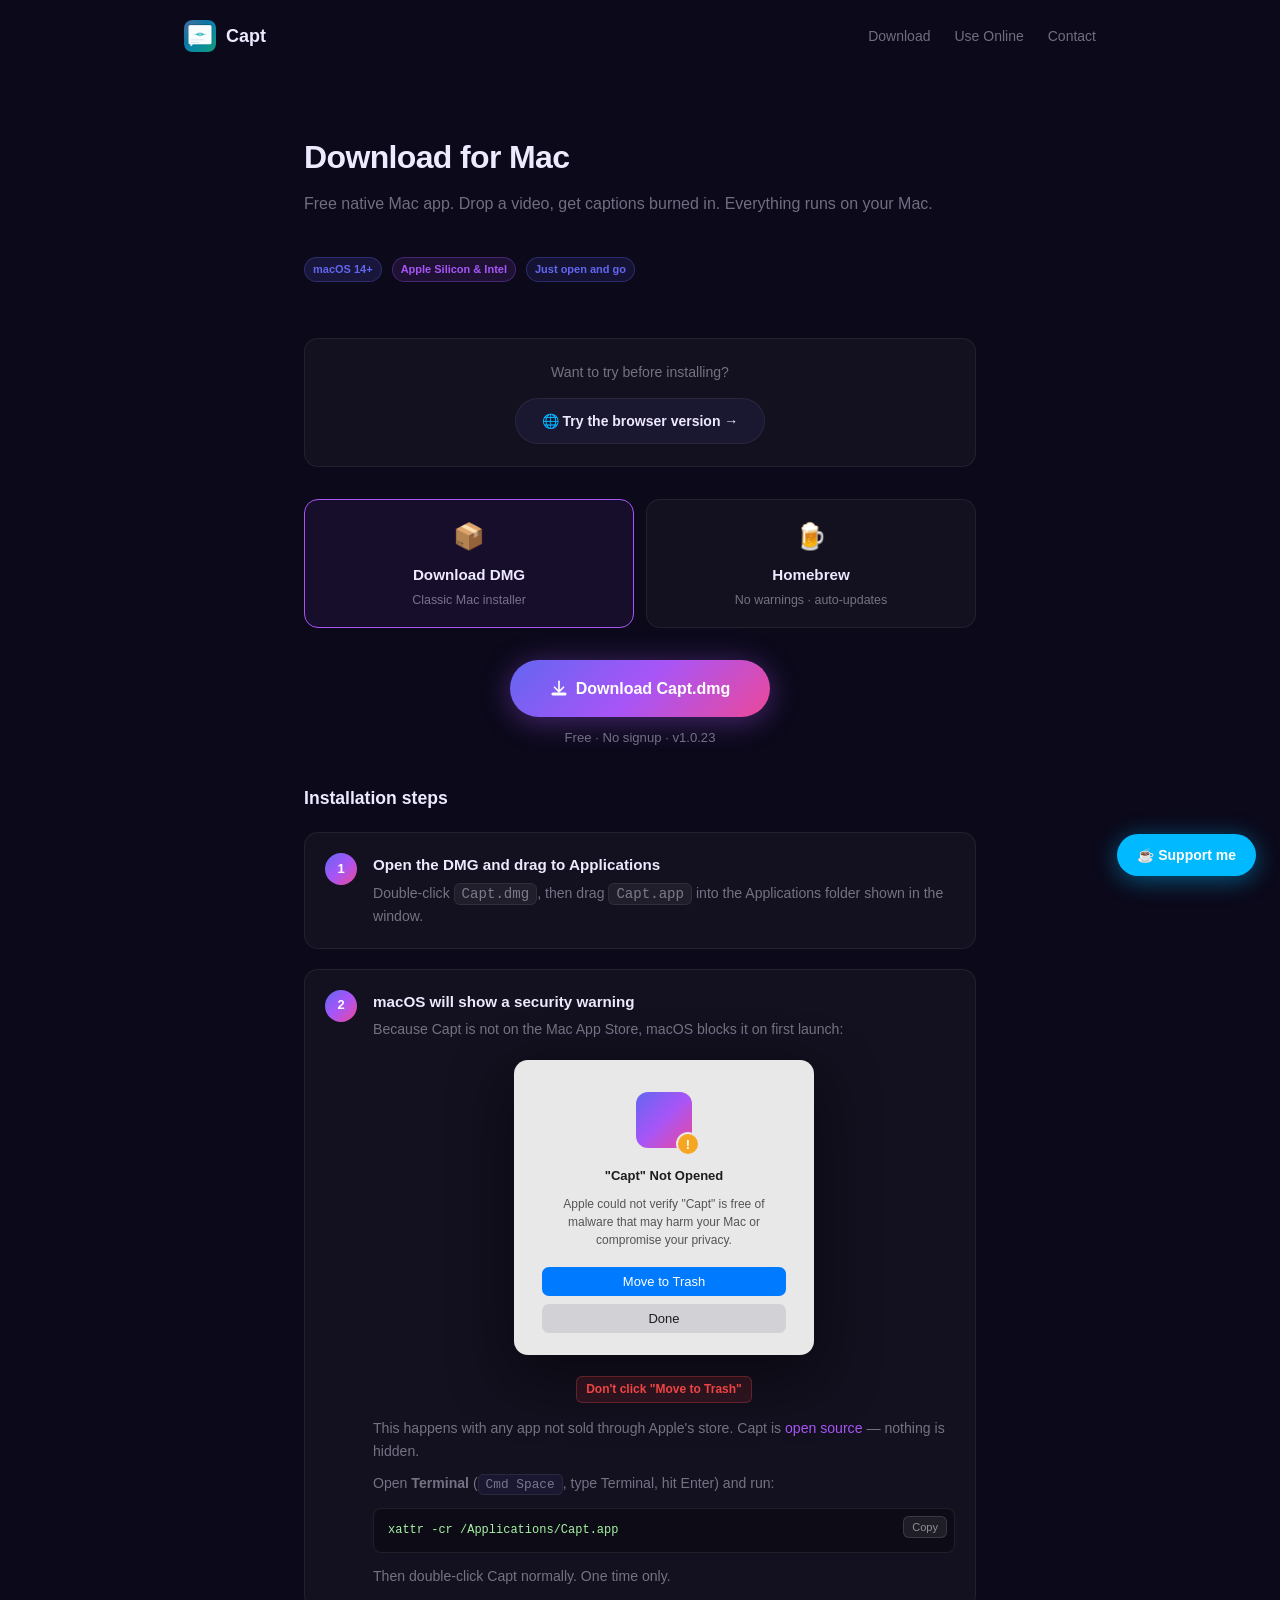
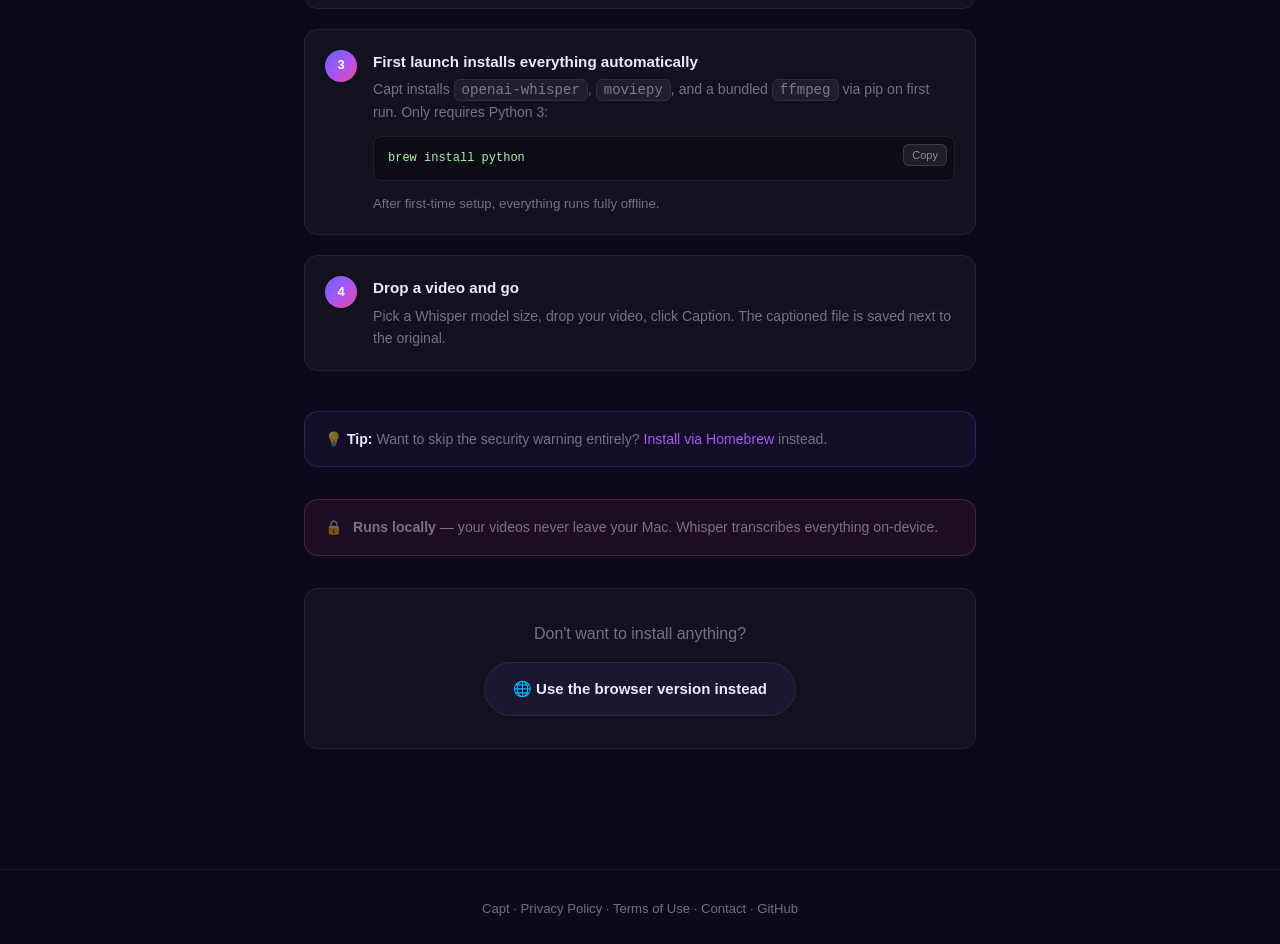
==== commit 74d59f34: "Release v1.0.23" ====
--- a/docs/download.html
+++ b/docs/download.html
@@ -139,7 +139,7 @@
         <svg width="18" height="18" viewBox="0 0 24 24" fill="none" stroke="currentColor" stroke-width="2.2" stroke-linecap="round" stroke-linejoin="round"><path d="M12 17V3"/><path d="m6 11 6 6 6-6"/><rect x="3" y="19" width="18" height="2" rx="1"/></svg>
         Download Capt.dmg
       </a>
-      <p style="margin-top:10px;color:var(--muted);font-size:.82rem;">Free · No signup · v1.0.22</p>
+      <p style="margin-top:10px;color:var(--muted);font-size:.82rem;">Free · No signup · v1.0.23</p>
     </div>
 
     <h2 style="font-size:1.1rem;font-weight:700;margin-bottom:20px;">Installation steps</h2>
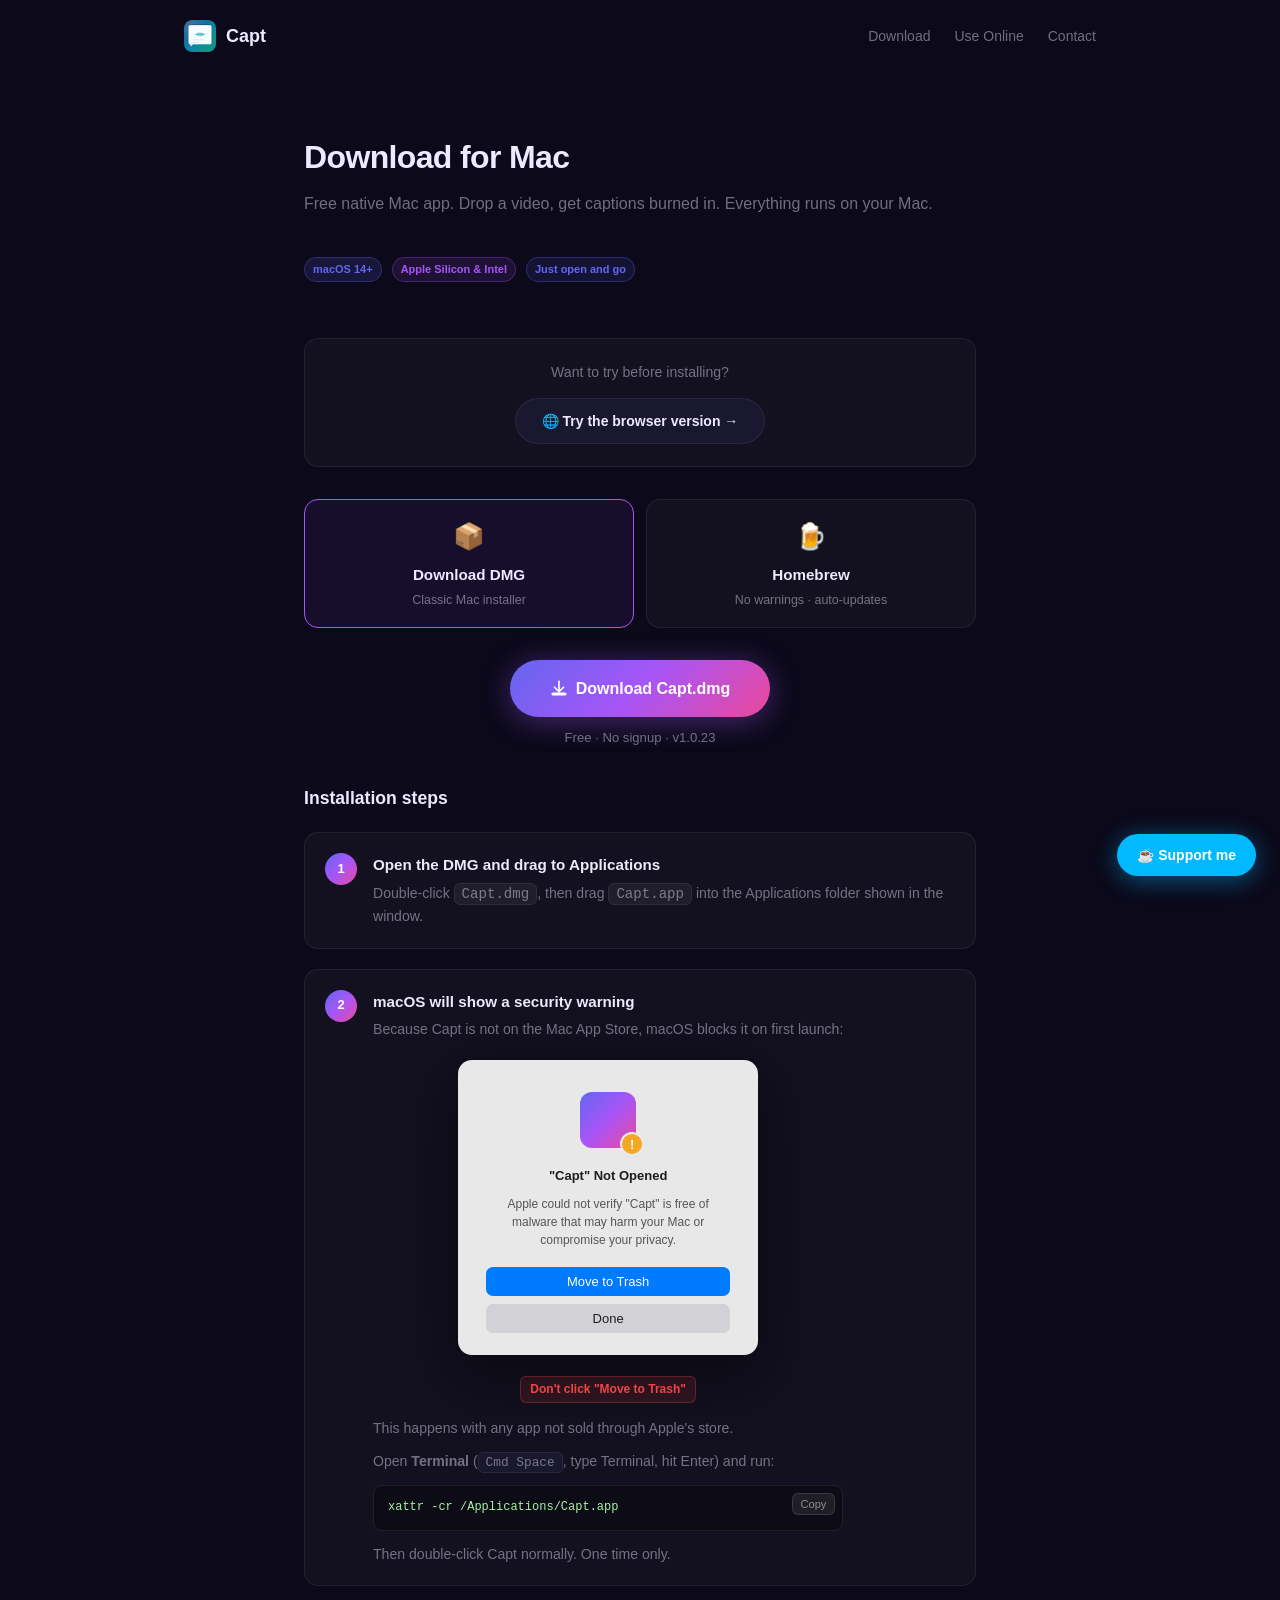
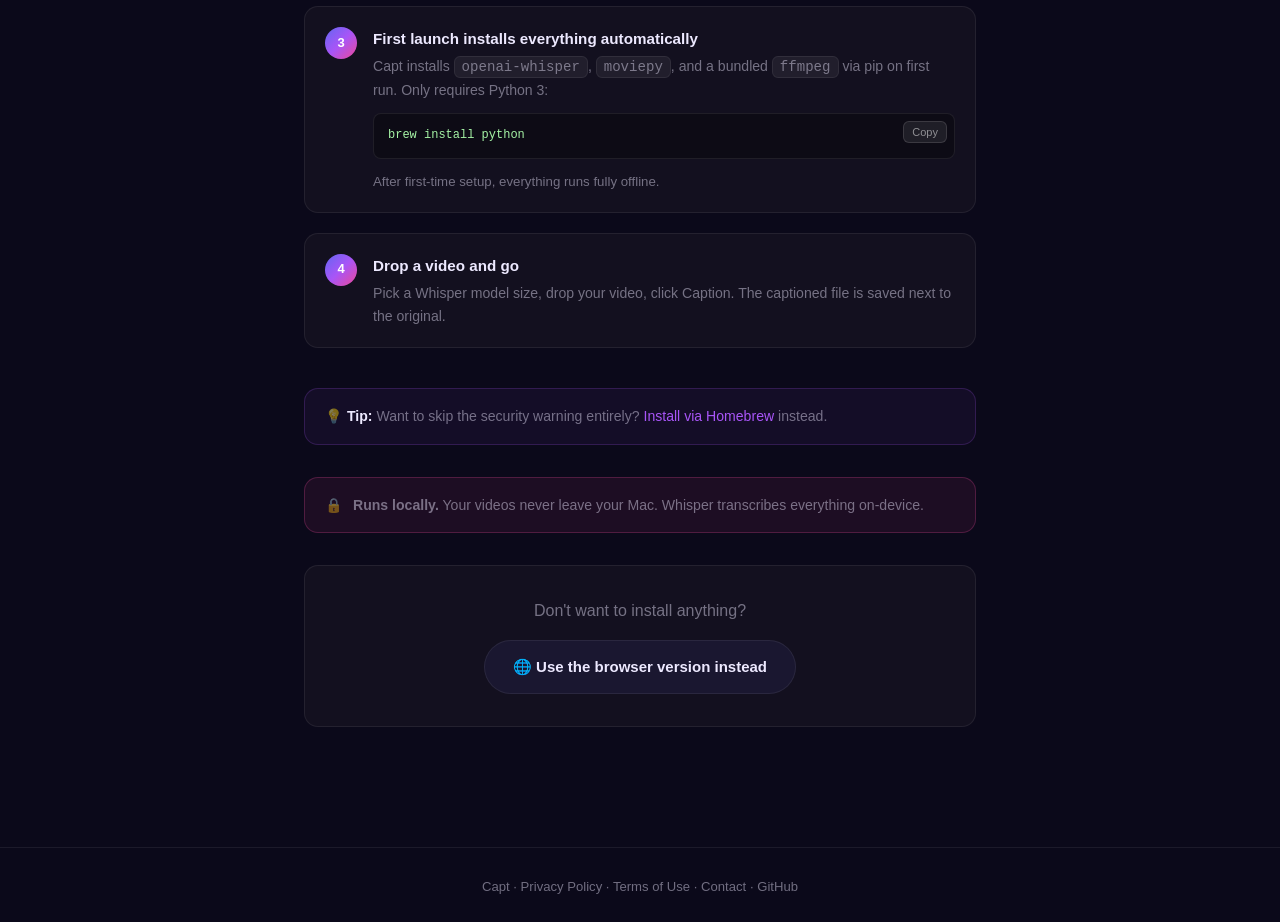
==== commit 90b9d28c: "Remove open source claim and em dashes from site" ====
--- a/docs/download.html
+++ b/docs/download.html
@@ -171,7 +171,7 @@
             </div>
           </div>
           <div style="text-align:center;"><span class="gk-label">Don't click "Move to Trash"</span></div>
-          <p>This happens with any app not sold through Apple's store. Capt is <a href="https://github.com/yooyplay/capt" target="_blank">open source</a> — nothing is hidden.</p>
+          <p>This happens with any app not sold through Apple's store.</p>
           <p style="margin-top:10px;">Open <strong>Terminal</strong> (<kbd>Cmd Space</kbd>, type Terminal, hit Enter) and run:</p>
           <div class="terminal-wrap"><pre class="terminal-block">xattr -cr /Applications/Capt.app</pre><button class="copy-btn" onclick="copyCode(this)">Copy</button></div>
           <p>Then double-click Capt normally. One time only.</p>
@@ -249,7 +249,7 @@
 
   <div class="warning" style="margin-top:32px;">
     <span>🔒</span>
-    <div><strong>Runs locally</strong> — your videos never leave your Mac. Whisper transcribes everything on-device.</div>
+    <div><strong>Runs locally.</strong> Your videos never leave your Mac. Whisper transcribes everything on-device.</div>
   </div>
 
   <div style="text-align:center;padding:32px;background:var(--surface);border:1px solid var(--border);border-radius:var(--radius);margin-top:24px;">
